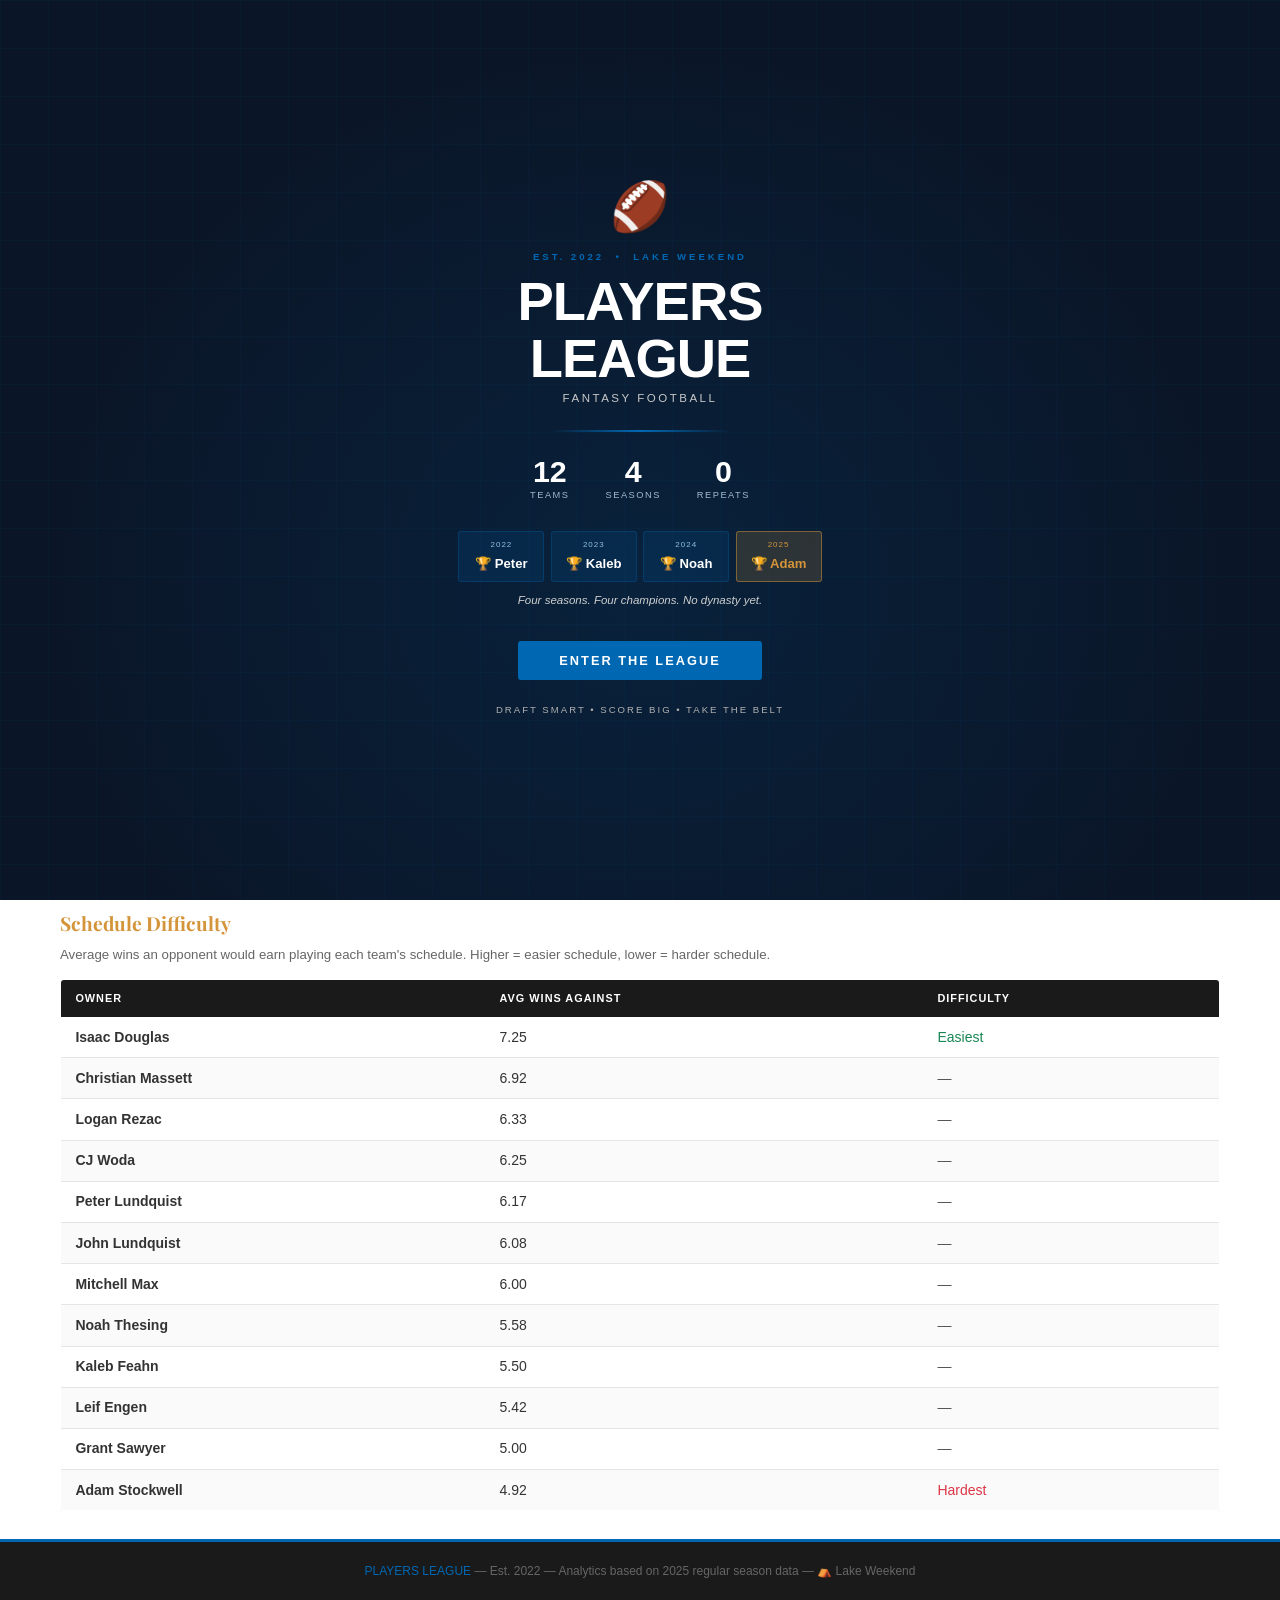
==== analytics.html @ 0869b555 "Players League site — initial deploy (incl. Players Weekend page)" ====
<!DOCTYPE html>
<html lang="en">
<head>
  <meta charset="UTF-8">
  <meta name="viewport" content="width=device-width, initial-scale=1.0">
  <title>Analytics — Players League</title>
  <link rel="preconnect" href="https://fonts.googleapis.com">
  <link rel="preconnect" href="https://fonts.gstatic.com" crossorigin>
  <link href="https://fonts.googleapis.com/css2?family=Playfair+Display:wght@400;600;700;800&family=Inter:wght@300;400;500;600;700&display=swap" rel="stylesheet">
  <link rel="stylesheet" href="css/style.css">
</head>
<body>

  <!-- Navigation -->
  <nav class="nav">
    <div class="nav-inner">
      <a href="index.html" class="nav-logo">PLAYERS LEAGUE<span class="sub">Fantasy Football · Est. 2022</span></a>
      <div class="nav-toggle"><span></span><span></span><span></span></div>
      <div class="nav-links">
        <a href="index.html">Home</a>
        <a href="teams.html">Teams</a>
        <a href="weekend.html">Weekend</a>
        <a href="awards.html">Awards</a>
        <a href="history.html">History</a>
        <a href="analytics.html" class="active">Analytics</a>
      </div>
    </div>
  </nav>

  <!-- Page Header -->
  <section class="page-header">
    <h1><span class="gold">ANALYTICS</span></h1>
    <p>Points For &bull; Points Against &bull; Expected Wins &bull; Season Summary</p>
  </section>

  <!-- Tab Switcher -->
  <section class="section" style="padding-bottom:0.5rem;">
    <div class="tab-switcher">
      <button class="tab-btn active" onclick="switchTab('xwins', this)">📊 Expected Wins</button>
      <button class="tab-btn" onclick="switchTab('pf', this)">🏈 Points For</button>
      <button class="tab-btn" onclick="switchTab('pa', this)">🛡️ Points Against</button>
      <button class="tab-btn" onclick="switchTab('summary', this)">📈 Season Summary</button>
      <button class="tab-btn" onclick="switchTab('alltime', this)">🏆 All-Time Records</button>
      <button class="tab-btn" onclick="switchTab('recaps', this)">📖 Season Recaps</button>
      <button class="tab-btn" onclick="switchTab('divcomp', this)">⚔️ Division War</button>
    </div>
  </section>

  <!-- ============================================================
       TAB 1 — Expected Wins
       ============================================================ -->
  <section id="tab-xwins" class="section analytics-section active">
    <h2 class="section-title">📊 Expected Wins Analysis</h2>
    <div class="gold-line"></div>
    <p class="section-sub">How many wins would each team have if they played every other team's schedule? Positive discrepancy = lucky. Negative = unlucky. Based on 2025 regular season (Weeks 1–12).</p>

    <div style="overflow-x:auto;">
      <table class="data-table">
        <thead>
          <tr>
            <th>#</th>
            <th>Owner</th>
            <th>Expected W</th>
            <th>Actual W</th>
            <th>Luck</th>
          </tr>
        </thead>
        <tbody>
          <tr>
            <td><span class="rank-num">1</span></td>
            <td style="font-weight:600;color:var(--cream);">CJ Woda</td>
            <td>3.1</td><td>5</td>
            <td><span class="pill-luck pos">+1.9 🍀</span></td>
          </tr>
          <tr>
            <td><span class="rank-num">2</span></td>
            <td style="font-weight:600;color:var(--cream);">Christian Massett</td>
            <td>5.5</td><td>7</td>
            <td><span class="pill-luck pos">+1.5 🍀</span></td>
          </tr>
          <tr>
            <td><span class="rank-num">3</span></td>
            <td style="font-weight:600;color:var(--cream);">John Lundquist</td>
            <td>7.9</td><td>9</td>
            <td><span class="pill-luck pos">+1.1 🍀</span></td>
          </tr>
          <tr>
            <td><span class="rank-num">4</span></td>
            <td style="font-weight:600;color:var(--cream);">Mitchell Max</td>
            <td>5.2</td><td>6</td>
            <td><span class="pill-luck pos">+0.8</span></td>
          </tr>
          <tr>
            <td><span class="rank-num">5</span></td>
            <td style="font-weight:600;color:var(--cream);">Isaac Douglas</td>
            <td>4.6</td><td>5</td>
            <td><span class="pill-luck pos">+0.4</span></td>
          </tr>
          <tr>
            <td><span class="rank-num">6</span></td>
            <td style="font-weight:600;color:var(--cream);">Logan Rezac</td>
            <td>4.0</td><td>4</td>
            <td><span class="pill-luck neu">0.0</span></td>
          </tr>
          <tr>
            <td><span class="rank-num">7</span></td>
            <td style="font-weight:600;color:var(--cream);">Kaleb Feahn</td>
            <td>6.3</td><td>6</td>
            <td><span class="pill-luck neg">-0.3</span></td>
          </tr>
          <tr>
            <td><span class="rank-num">8</span></td>
            <td style="font-weight:600;color:var(--cream);">Adam Stockwell</td>
            <td>8.3</td><td>8</td>
            <td><span class="pill-luck neg">-0.3</span></td>
          </tr>
          <tr>
            <td><span class="rank-num">9</span></td>
            <td style="font-weight:600;color:var(--cream);">Peter Lundquist</td>
            <td>7.4</td><td>7</td>
            <td><span class="pill-luck neg">-0.4</span></td>
          </tr>
          <tr>
            <td><span class="rank-num">10</span></td>
            <td style="font-weight:600;color:var(--cream);">Noah Thesing</td>
            <td>7.0</td><td>6</td>
            <td><span class="pill-luck neg">-1.0 💀</span></td>
          </tr>
          <tr>
            <td><span class="rank-num">11</span></td>
            <td style="font-weight:600;color:var(--cream);">Leif Engen</td>
            <td>6.4</td><td>5</td>
            <td><span class="pill-luck neg">-1.4 💀</span></td>
          </tr>
          <tr>
            <td><span class="rank-num">12</span></td>
            <td style="font-weight:600;color:var(--cream);">Grant Sawyer</td>
            <td>5.7</td><td>4</td>
            <td><span class="pill-luck neg">-1.7 💀</span></td>
          </tr>
        </tbody>
      </table>
    </div>

    <!-- Schedule Difficulty -->
    <div style="margin-top:2.5rem;">
      <h3 style="font-family:'Playfair Display',Georgia,serif;color:var(--amber);font-size:1.2rem;margin-bottom:0.5rem;">Schedule Difficulty</h3>
      <p class="section-sub">Average wins an opponent would earn playing each team's schedule. Higher = easier schedule, lower = harder schedule.</p>
      <div style="overflow-x:auto;">
        <table class="data-table">
          <thead>
            <tr>
              <th>Owner</th>
              <th>Avg Wins Against</th>
              <th>Difficulty</th>
            </tr>
          </thead>
          <tbody>
            <tr><td style="font-weight:600;color:var(--cream);">Isaac Douglas</td><td>7.25</td><td style="color:var(--green);">Easiest</td></tr>
            <tr><td style="font-weight:600;color:var(--cream);">Christian Massett</td><td>6.92</td><td style="color:var(--text-body);">—</td></tr>
            <tr><td style="font-weight:600;color:var(--cream);">Logan Rezac</td><td>6.33</td><td style="color:var(--text-body);">—</td></tr>
            <tr><td style="font-weight:600;color:var(--cream);">CJ Woda</td><td>6.25</td><td style="color:var(--text-body);">—</td></tr>
            <tr><td style="font-weight:600;color:var(--cream);">Peter Lundquist</td><td>6.17</td><td style="color:var(--text-body);">—</td></tr>
            <tr><td style="font-weight:600;color:var(--cream);">John Lundquist</td><td>6.08</td><td style="color:var(--text-body);">—</td></tr>
            <tr><td style="font-weight:600;color:var(--cream);">Mitchell Max</td><td>6.00</td><td style="color:var(--text-body);">—</td></tr>
            <tr><td style="font-weight:600;color:var(--cream);">Noah Thesing</td><td>5.58</td><td style="color:var(--text-body);">—</td></tr>
            <tr><td style="font-weight:600;color:var(--cream);">Kaleb Feahn</td><td>5.50</td><td style="color:var(--text-body);">—</td></tr>
            <tr><td style="font-weight:600;color:var(--cream);">Leif Engen</td><td>5.42</td><td style="color:var(--text-body);">—</td></tr>
            <tr><td style="font-weight:600;color:var(--cream);">Grant Sawyer</td><td>5.00</td><td style="color:var(--text-body);">—</td></tr>
            <tr><td style="font-weight:600;color:var(--cream);">Adam Stockwell</td><td>4.92</td><td style="color:var(--red);">Hardest</td></tr>
          </tbody>
        </table>
      </div>
    </div>
  </section>

  <!-- ============================================================
       TAB 2 — Points For
       ============================================================ -->
  <section id="tab-pf" class="section analytics-section">
    <h2 class="section-title">🏈 Points For — Week by Week (2025)</h2>
    <div class="gold-line"></div>
    <p class="section-sub">Weekly scoring output through the first 12 weeks of the 2025 season. Green = top score that week. Red = bottom score.</p>
    <div style="overflow-x:auto;">
      <table class="data-table" style="font-size:0.82rem;min-width:900px;">
        <thead>
          <tr>
            <th>Wk</th>
            <th>Grant</th>
            <th>CJ</th>
            <th>Peter</th>
            <th>Adam</th>
            <th>Doug</th>
            <th>Logan</th>
            <th>Mitch</th>
            <th>John</th>
            <th>Christian</th>
            <th>Noah</th>
            <th>Kaleb</th>
            <th>Leif</th>
          </tr>
        </thead>
        <tbody>
          <tr><td style="color:var(--amber);font-weight:700;">1</td><td>106.3</td><td>116.5</td><td>85.7</td><td>127.5</td><td>94.6</td><td>103.6</td><td>92.5</td><td>106.1</td><td>93.2</td><td>103.7</td><td class="pf-high">128.3</td><td>140.5</td></tr>
          <tr><td style="color:var(--amber);font-weight:700;">2</td><td>129.9</td><td>81.1</td><td>133.8</td><td>121.6</td><td>137.5</td><td>107.7</td><td>125.9</td><td class="pf-high">149.5</td><td>103.2</td><td>118.4</td><td>104.0</td><td>94.8</td></tr>
          <tr><td style="color:var(--amber);font-weight:700;">3</td><td>119.0</td><td>91.7</td><td>141.9</td><td>130.2</td><td class="pf-low">77.8</td><td>135.8</td><td>108.1</td><td>127.8</td><td>97.2</td><td class="pf-high">140.5</td><td>113.0</td><td>110.4</td></tr>
          <tr><td style="color:var(--amber);font-weight:700;">4</td><td>96.3</td><td class="pf-low">74.7</td><td class="pf-high">165.2</td><td>136.7</td><td>144.2</td><td>153.2</td><td>118.0</td><td>108.3</td><td>108.3</td><td>113.2</td><td>114.3</td><td>100.3</td></tr>
          <tr><td style="color:var(--amber);font-weight:700;">5</td><td>121.3</td><td>91.6</td><td>128.9</td><td class="pf-low">73.3</td><td>109.3</td><td>99.3</td><td>133.8</td><td class="pf-high">169.3</td><td>153.0</td><td>129.4</td><td>104.7</td><td>117.8</td></tr>
          <tr><td style="color:var(--amber);font-weight:700;">6</td><td>98.8</td><td>83.1</td><td>150.8</td><td>118.7</td><td>100.8</td><td class="pf-low">79.5</td><td>86.1</td><td class="pf-high">140.7</td><td>111.2</td><td>107.5</td><td>96.3</td><td>145.1</td></tr>
          <tr><td style="color:var(--amber);font-weight:700;">7</td><td>113.2</td><td>118.6</td><td>137.0</td><td class="pf-high">170.7</td><td>102.6</td><td class="pf-low">77.0</td><td>120.1</td><td>151.6</td><td>118.1</td><td>161.5</td><td>119.8</td><td>112.5</td></tr>
          <tr><td style="color:var(--amber);font-weight:700;">8</td><td class="pf-low">72.5</td><td>106.3</td><td>125.5</td><td>106.9</td><td>143.5</td><td>136.7</td><td>92.0</td><td>116.7</td><td>147.6</td><td>131.2</td><td class="pf-low">59.8</td><td class="pf-high">141.2</td></tr>
          <tr><td style="color:var(--amber);font-weight:700;">9</td><td>135.7</td><td>107.8</td><td>93.5</td><td>133.3</td><td>104.0</td><td class="pf-low">75.9</td><td>122.8</td><td>133.7</td><td>116.5</td><td class="pf-high">138.7</td><td>142.7</td><td>112.1</td></tr>
          <tr><td style="color:var(--amber);font-weight:700;">10</td><td>125.9</td><td>92.5</td><td>101.2</td><td class="pf-high">154.0</td><td class="pf-low">88.5</td><td>84.2</td><td>113.1</td><td>153.4</td><td>134.2</td><td>123.6</td><td>124.1</td><td>129.0</td></tr>
          <tr><td style="color:var(--amber);font-weight:700;">11</td><td>122.1</td><td>113.8</td><td>102.4</td><td class="pf-high">143.7</td><td>103.3</td><td>102.6</td><td class="pf-low">59.1</td><td>96.3</td><td>92.2</td><td>97.3</td><td>156.6</td><td>111.8</td></tr>
          <tr><td style="color:var(--amber);font-weight:700;">12</td><td>103.0</td><td>87.4</td><td class="pf-high">181.5</td><td>169.8</td><td class="pf-low">65.8</td><td>92.6</td><td>129.3</td><td>121.2</td><td>96.3</td><td>108.2</td><td>125.6</td><td>130.9</td></tr>
        </tbody>
        <tfoot>
          <tr>
            <td style="color:var(--amber);font-weight:700;">TOT</td>
            <td>1343.8</td><td>1165.0</td><td>1547.5</td>
            <td style="color:var(--amber);font-weight:700;">1586.5</td>
            <td>1272.1</td><td>1248.3</td><td>1300.9</td><td>1574.6</td><td>1371.1</td><td>1473.0</td><td>1389.2</td><td>1446.4</td>
          </tr>
          <tr>
            <td style="color:var(--amber);font-weight:700;">AVG</td>
            <td>112.0</td><td>97.1</td><td>129.0</td>
            <td style="color:var(--amber);font-weight:700;">132.2</td>
            <td>106.0</td><td>104.0</td><td>108.4</td><td>131.2</td><td>114.3</td><td>122.8</td><td>115.8</td><td>120.5</td>
          </tr>
        </tfoot>
      </table>
    </div>
    <p style="color:var(--gray-text);font-size:0.75rem;margin-top:1rem;font-style:italic;">Note: Wk 1–12 data shown. Full season totals differ slightly from final standings which include playoff weeks.</p>
  </section>

  <!-- ============================================================
       TAB 3 — Points Against
       ============================================================ -->
  <section id="tab-pa" class="section analytics-section">
    <h2 class="section-title">🛡️ Points Against — Week by Week (2025)</h2>
    <div class="gold-line"></div>
    <p class="section-sub">Points scored against each team by week. Lower total = easier schedule. Higher = tougher draw.</p>
    <div style="overflow-x:auto;">
      <table class="data-table" style="font-size:0.82rem;min-width:900px;">
        <thead>
          <tr>
            <th>Wk</th>
            <th>Grant</th>
            <th>CJ</th>
            <th>Peter</th>
            <th>Adam</th>
            <th>Doug</th>
            <th>Logan</th>
            <th>Mitch</th>
            <th>John</th>
            <th>Christian</th>
            <th>Noah</th>
            <th>Kaleb</th>
            <th>Leif</th>
          </tr>
        </thead>
        <tbody>
          <tr><td style="color:var(--amber);font-weight:700;">1</td><td>116.5</td><td>106.3</td><td>93.2</td><td>103.6</td><td>128.3</td><td>127.5</td><td>140.5</td><td>103.7</td><td>85.7</td><td>106.1</td><td>94.6</td><td>92.5</td></tr>
          <tr><td style="color:var(--amber);font-weight:700;">2</td><td>149.5</td><td>104.0</td><td>125.9</td><td>103.2</td><td>118.4</td><td>94.8</td><td>133.8</td><td>129.9</td><td>121.6</td><td>137.5</td><td>81.1</td><td>107.7</td></tr>
          <tr><td style="color:var(--amber);font-weight:700;">3</td><td>140.5</td><td>77.8</td><td>135.8</td><td>110.4</td><td>91.7</td><td>141.9</td><td>97.2</td><td>113.0</td><td>108.1</td><td>119.0</td><td>127.8</td><td>130.2</td></tr>
          <tr><td style="color:var(--amber);font-weight:700;">4</td><td>114.3</td><td>113.2</td><td>100.3</td><td>118.0</td><td>108.3</td><td>108.3</td><td>136.7</td><td>144.2</td><td>153.2</td><td>74.7</td><td>96.3</td><td>165.2</td></tr>
          <tr><td style="color:var(--amber);font-weight:700;">5</td><td>109.3</td><td>169.3</td><td>73.3</td><td>128.9</td><td>121.3</td><td>133.8</td><td>99.3</td><td>91.6</td><td>117.8</td><td>104.7</td><td>129.4</td><td>153.0</td></tr>
          <tr><td style="color:var(--amber);font-weight:700;">6</td><td>145.1</td><td>86.1</td><td>96.3</td><td>107.5</td><td>111.2</td><td>140.7</td><td>83.1</td><td>79.5</td><td>100.8</td><td>118.7</td><td>150.8</td><td>98.8</td></tr>
          <tr><td style="color:var(--amber);font-weight:700;">7</td><td>118.1</td><td>112.5</td><td>161.5</td><td>151.6</td><td>77.0</td><td>102.6</td><td>119.8</td><td>170.7</td><td>113.2</td><td>137.0</td><td>120.1</td><td>118.6</td></tr>
          <tr><td style="color:var(--amber);font-weight:700;">8</td><td>136.7</td><td>147.6</td><td>116.7</td><td>143.5</td><td>106.9</td><td>72.5</td><td>131.2</td><td>125.5</td><td>106.3</td><td>92.0</td><td>141.2</td><td>59.8</td></tr>
          <tr><td style="color:var(--amber);font-weight:700;">9</td><td>133.3</td><td>75.9</td><td>104.0</td><td>135.7</td><td>93.5</td><td>107.8</td><td>133.7</td><td>122.8</td><td>142.7</td><td>112.1</td><td>116.5</td><td>138.7</td></tr>
          <tr><td style="color:var(--amber);font-weight:700;">10</td><td>101.2</td><td>154.0</td><td>125.9</td><td>92.5</td><td>113.1</td><td>124.1</td><td>88.5</td><td>129.0</td><td>123.6</td><td>134.2</td><td>84.2</td><td>153.4</td></tr>
          <tr><td style="color:var(--amber);font-weight:700;">11</td><td>59.1</td><td>102.4</td><td>113.8</td><td>156.6</td><td>111.8</td><td>97.3</td><td>122.1</td><td>92.2</td><td>96.3</td><td>102.6</td><td>143.7</td><td>103.3</td></tr>
          <tr><td style="color:var(--amber);font-weight:700;">12</td><td>130.9</td><td>129.3</td><td>125.6</td><td>108.2</td><td>96.3</td><td>121.2</td><td>87.4</td><td>92.6</td><td>65.8</td><td>169.8</td><td>181.5</td><td>103.0</td></tr>
        </tbody>
        <tfoot>
          <tr>
            <td style="color:var(--amber);font-weight:700;">TOT</td>
            <td>1454.6</td><td>1378.5</td>
            <td style="color:var(--green);font-weight:700;">1372.4</td>
            <td style="color:var(--red);font-weight:700;">1459.6</td>
            <td style="color:var(--green);font-weight:700;">1277.9</td>
            <td>1372.4</td><td>1373.2</td><td>1394.8</td>
            <td style="color:var(--green);font-weight:700;">1335.2</td>
            <td>1408.5</td>
            <td style="color:var(--red);font-weight:700;">1467.3</td>
            <td>1424.0</td>
          </tr>
        </tfoot>
      </table>
    </div>
    <div style="display:flex;gap:1.5rem;margin-top:1rem;flex-wrap:wrap;">
      <div style="display:flex;align-items:center;gap:0.5rem;font-size:0.8rem;"><span style="color:var(--green);font-weight:700;">Green</span><span style="color:var(--gray-text);">= fewest points allowed (easiest schedule)</span></div>
      <div style="display:flex;align-items:center;gap:0.5rem;font-size:0.8rem;"><span style="color:var(--red);font-weight:700;">Red</span><span style="color:var(--gray-text);">= most points allowed (hardest schedule)</span></div>
    </div>
  </section>

  <!-- ============================================================
       TAB 4 — Season Summary
       ============================================================ -->
  <section id="tab-summary" class="section analytics-section">
    <h2 class="section-title">📈 2025 Season Summary</h2>
    <div class="gold-line"></div>
    <p class="section-sub">The stories the standings don't tell. Based on Weeks 1–12 data.</p>

    <div class="card-grid">

      <div class="summary-card">
        <h3>👑 Top Scorer</h3>
        <p><strong style="color:var(--cream);">Adam Stockwell</strong> — 1,586.5 PF through 12 weeks (132.2 avg/week). Led the league in scoring and won the title. Rare.</p>
      </div>

      <div class="summary-card">
        <h3>🔥 Best Single Week</h3>
        <p><strong style="color:var(--cream);">Peter Lundquist</strong> — 181.5 pts in Week 12. An enormous output. Still couldn't crack the top 4 final standing.</p>
      </div>

      <div class="summary-card">
        <h3>🍀 Luckiest Team</h3>
        <p><strong style="color:var(--cream);">CJ Woda</strong> — 5 actual wins on just 3.1 expected. Benefited massively from schedule luck. Positive variance: +1.9.</p>
      </div>

      <div class="summary-card">
        <h3>💀 Unluckiest Team</h3>
        <p><strong style="color:var(--cream);">Grant Sawyer</strong> — Only 4 wins on 5.7 expected. Played the 2nd-hardest schedule. Could have easily been 7-5.</p>
      </div>

      <div class="summary-card">
        <h3>📉 Lowest Single Week</h3>
        <p><strong style="color:var(--cream);">Kaleb Feahn</strong> — 59.8 pts in Week 8. The floor of the season. Painful.</p>
      </div>

      <div class="summary-card">
        <h3>🎯 Most Consistent</h3>
        <p><strong style="color:var(--cream);">CJ Woda</strong> — Lowest scoring variance in the league (14.9 std dev). The most predictable weekly output.</p>
      </div>

      <div class="summary-card">
        <h3>💪 Hardest Schedule</h3>
        <p><strong style="color:var(--cream);">Adam Stockwell</strong> — Faced the toughest slate (4.92 avg wins against). Won anyway. That's what separates champions.</p>
      </div>

      <div class="summary-card">
        <h3>😴 Easiest Schedule</h3>
        <p><strong style="color:var(--cream);">Isaac Douglas</strong> — Opponents averaged 7.25 wins against his schedule. The most favorable draw in the league.</p>
      </div>

      <div class="summary-card">
        <h3>🎢 Biggest Swings</h3>
        <p><strong style="color:var(--cream);">Multiple teams</strong> — Adam's Week 7 high (170.7) vs Week 5 low (73.3) is a 97-point swing. Fantasy in a nutshell.</p>
      </div>

    </div>

    <!-- Champion Call-Out -->
    <div style="background:linear-gradient(135deg,var(--navy-mid),var(--navy));border:2px solid var(--amber);border-radius:16px;padding:2rem;text-align:center;margin-top:2.5rem;position:relative;overflow:hidden;">
      <div style="position:absolute;inset:0;background:radial-gradient(ellipse at center,rgba(232,168,56,0.05) 0%,transparent 70%);pointer-events:none;"></div>
      <div style="position:relative;z-index:1;">
        <div style="font-size:0.7rem;color:var(--amber);letter-spacing:3px;text-transform:uppercase;margin-bottom:0.75rem;font-family:'Inter',sans-serif;">The Verdict</div>
        <h3 style="font-family:'Playfair Display',Georgia,serif;font-size:1.5rem;font-weight:700;color:var(--cream);margin-bottom:0.5rem;">Adam Stockwell Earned It</h3>
        <p style="color:var(--text-body);max-width:600px;margin:0 auto;">Led the league in scoring, faced the hardest schedule, finished 10-4. While CJ Woda (+1.9 luck) and others rode favorable draws, Adam's title was built on production. No asterisk needed.</p>
      </div>
    </div>

  </section>

  <!-- ============================================================
       TAB 5 — All-Time Records
       ============================================================ -->
  <section id="tab-alltime" class="section analytics-section">
    <h2 class="section-title">🏆 All-Time Records & Rankings</h2>
    <p style="color:var(--text-muted);font-size:0.9rem;margin-bottom:2rem;">Career stats across all 4 seasons (2022-2025). Luck estimates based on season totals.</p>

    <!-- All-Time Standings -->
    <h3 style="font-size:1.1rem;font-weight:700;margin-bottom:0.75rem;">Career Standings</h3>
    <div style="overflow-x:auto;margin-bottom:2rem;">
    <table class="data-table">
      <thead><tr><th>#</th><th>Owner</th><th>W</th><th>L</th><th>Win%</th><th>Career PF</th></tr></thead>
      <tbody id="alltime-standings"></tbody>
    </table>
    </div>

    <!-- Best Single Week -->
    <h3 style="font-size:1.1rem;font-weight:700;margin-bottom:0.75rem;">🔥 Best Single Week Scores</h3>
    <div style="overflow-x:auto;margin-bottom:2rem;">
    <table class="data-table">
      <thead><tr><th>#</th><th>Owner</th><th>Score</th><th>When</th></tr></thead>
      <tbody id="alltime-bestweek"></tbody>
    </table>
    </div>

    <!-- Champions -->
    <h3 style="font-size:1.1rem;font-weight:700;margin-bottom:0.75rem;">🏆 Season Champions</h3>
    <div style="overflow-x:auto;margin-bottom:2rem;">
    <table class="data-table">
      <thead><tr><th>Year</th><th>Champion</th></tr></thead>
      <tbody>
        <tr><td style="font-weight:700;">2025</td><td>Adam Stockwell</td></tr>
        <tr><td style="font-weight:700;">2024</td><td>Noah Thesing</td></tr>
        <tr><td style="font-weight:700;">2023</td><td>Kaleb Feahn</td></tr>
        <tr><td style="font-weight:700;">2022</td><td>Peter Lundquist</td></tr>
      </tbody>
    </table>
    </div>

    <!-- All-Time Luck Estimate -->
    <h3 style="font-size:1.1rem;font-weight:700;margin-bottom:0.75rem;">🍀 All-Time Luck Rankings</h3>
    <p style="color:var(--text-muted);font-size:0.8rem;margin-bottom:0.75rem;">Teams ranked by PF vs actual wins. If you score a lot but don't win as much, you're unlucky. Positive = lucky, negative = unlucky.</p>
    <div style="overflow-x:auto;margin-bottom:2rem;">
    <table class="data-table">
      <thead><tr><th>#</th><th>Owner</th><th>W</th><th>PF Rank</th><th>Win Rank</th><th>Luck</th></tr></thead>
      <tbody id="alltime-luck"></tbody>
    </table>
    </div>

  </section>

  <!-- ============================================================
       TAB 6 — Season Recaps
       ============================================================ -->
  <section id="tab-recaps" class="section analytics-section">
    <h2 class="section-title">📖 Season Recaps</h2>
    <div class="gold-line"></div>
    <p class="section-sub">Four seasons. Four champions. Here's how it went down.</p>

    <div style="display:grid;grid-template-columns:1fr;gap:1.5rem;max-width:800px;margin:2rem auto 0;">

      <!-- 2022 -->
      <div style="background:#fff;border:1px solid #e5e5e5;border-left:5px solid #d4943a;border-radius:8px;padding:1.75rem 2rem;box-shadow:0 2px 8px rgba(0,0,0,0.06);">
        <div style="display:flex;align-items:center;gap:1rem;margin-bottom:1rem;flex-wrap:wrap;">
          <span style="background:#d4943a;color:#fff;padding:0.35rem 1rem;border-radius:4px;font-weight:800;font-size:1rem;letter-spacing:1px;">2022</span>
          <span style="font-weight:700;color:#333;font-size:1rem;">🏆 Peter Lundquist — CHAMPION</span>
        </div>
        <p style="color:#555;line-height:1.75;font-size:0.95rem;">Peter Lundquist's legendary 13-1 season ended exactly how it should have — with a championship. He posted the all-time single-week record (265.9) in the semifinal and cruised to the title. In a 4-team playoff, nobody could touch the inaugural champion.</p>
      </div>

      <!-- 2023 -->
      <div style="background:#fff;border:1px solid #e5e5e5;border-left:5px solid #d4943a;border-radius:8px;padding:1.75rem 2rem;box-shadow:0 2px 8px rgba(0,0,0,0.06);">
        <div style="display:flex;align-items:center;gap:1rem;margin-bottom:1rem;flex-wrap:wrap;">
          <span style="background:#d4943a;color:#fff;padding:0.35rem 1rem;border-radius:4px;font-weight:800;font-size:1rem;letter-spacing:1px;">2023</span>
          <span style="font-weight:700;color:#333;font-size:1rem;">🏆 Kaleb Feahn — CHAMPION</span>
        </div>
        <p style="color:#555;line-height:1.75;font-size:0.95rem;">Kaleb Feahn pulled off the ultimate Cinderella story — entering the playoffs as the 5 seed and winning three straight games to claim the title. Logan Rezac held the #1 seed all season but couldn't convert when it mattered. The first upset champion in league history.</p>
      </div>

      <!-- 2024 -->
      <div style="background:#fff;border:1px solid #e5e5e5;border-left:5px solid #d4943a;border-radius:8px;padding:1.75rem 2rem;box-shadow:0 2px 8px rgba(0,0,0,0.06);">
        <div style="display:flex;align-items:center;gap:1rem;margin-bottom:1rem;flex-wrap:wrap;">
          <span style="background:#d4943a;color:#fff;padding:0.35rem 1rem;border-radius:4px;font-weight:800;font-size:1rem;letter-spacing:1px;">2024</span>
          <span style="font-weight:700;color:#333;font-size:1rem;">🏆 Noah Thesing — CHAMPION</span>
        </div>
        <p style="color:#555;line-height:1.75;font-size:0.95rem;">Noah Thesing became the second consecutive upset champion, winning from the 7 seed with three dominant playoff performances including a 170.7 semifinal explosion. Logan held the #1 seed for the second straight year and lost in the first round — again. The #1 seed curse was officially born.</p>
      </div>

      <!-- 2025 -->
      <div style="background:#fff;border:1px solid #e5e5e5;border-left:5px solid #d4943a;border-radius:8px;padding:1.75rem 2rem;box-shadow:0 2px 8px rgba(0,0,0,0.06);">
        <div style="display:flex;align-items:center;gap:1rem;margin-bottom:1rem;flex-wrap:wrap;">
          <span style="background:#d4943a;color:#fff;padding:0.35rem 1rem;border-radius:4px;font-weight:800;font-size:1rem;letter-spacing:1px;">2025</span>
          <span style="font-weight:700;color:#333;font-size:1rem;">🏆 Adam Stockwell — CHAMPION</span>
        </div>
        <p style="color:#555;line-height:1.75;font-size:0.95rem;">Adam Stockwell broke the #1 seed curse, entering as the top seed and finishing the job with a dominant 150.3 championship performance over Mitchell Max. Meanwhile, Logan Rezac hit rock bottom at 4-10, earning the last-place punishment: wearing a dress to golf.</p>
      </div>

    </div>
  </section>

  <!-- ============================================================
       TAB 7 — Division Comparison
       ============================================================ -->
  <section id="tab-divcomp" class="section analytics-section">
    <style>
      .divcomp-grid { display:grid; grid-template-columns:1fr 160px 1fr; }
      .divcomp-stat-val { font-size:1.25rem; font-weight:800; color:#333; }
      .divcomp-cat { font-size:0.72rem; font-weight:700; color:#666; text-transform:uppercase; letter-spacing:1px; }
      .divcomp-edge { background:#0068b3; color:#fff; font-size:0.6rem; padding:0.15rem 0.45rem; border-radius:3px; font-weight:700; vertical-align:middle; margin-left:4px; }
      .divcomp-edge-green { background:#198754; }
      @media(max-width:600px) {
        .divcomp-grid { grid-template-columns:1fr 80px 1fr; }
        .divcomp-stat-val { font-size:1rem; }
        .divcomp-cat { font-size:0.62rem; letter-spacing:0; }
        .div-breakdown { grid-template-columns:1fr !important; }
      }
    </style>
    <h2 class="section-title">⚔️ Division War: East vs West</h2>
    <div class="gold-line"></div>
    <p class="section-sub">Four seasons of rivalry. Which division rules the Players League? Career stats through 2025.</p>

    <!-- Main matchup card -->
    <div style="max-width:900px;margin:2rem auto;border-radius:12px;overflow:hidden;box-shadow:0 4px 24px rgba(0,0,0,0.1);border:1px solid #e5e5e5;">

      <!-- Division Headers -->
      <div class="divcomp-grid">
        <div style="background:#0068b3;color:#fff;padding:2rem 1.5rem;text-align:center;">
          <div style="font-size:2.2rem;margin-bottom:0.4rem;">🌊</div>
          <div style="font-size:1.4rem;font-weight:800;letter-spacing:1px;">EAST</div>
          <div style="font-size:0.75rem;opacity:0.85;margin-top:0.3rem;line-height:1.6;">CJ · Grant · Isaac<br>John · Kaleb · Noah</div>
        </div>
        <div style="background:#1a1a1a;color:#d4943a;display:flex;align-items:center;justify-content:center;font-size:1.4rem;font-weight:900;letter-spacing:2px;">VS</div>
        <div style="background:#005292;color:#fff;padding:2rem 1.5rem;text-align:center;">
          <div style="font-size:2.2rem;margin-bottom:0.4rem;">🌵</div>
          <div style="font-size:1.4rem;font-weight:800;letter-spacing:1px;">WEST</div>
          <div style="font-size:0.75rem;opacity:0.85;margin-top:0.3rem;line-height:1.6;">Peter · Adam · Christian<br>Mitchell · Leif · Logan</div>
        </div>
      </div>

      <!-- Stat rows -->
      <div style="background:#fff;">

        <!-- Career W-L -->
        <div class="divcomp-grid" style="border-bottom:1px solid #e5e5e5;">
          <div style="padding:1.25rem;text-align:center;background:#f0f7ff;"><span class="divcomp-stat-val">166–170</span></div>
          <div style="padding:1.25rem;text-align:center;background:#f5f5f5;display:flex;align-items:center;justify-content:center;"><span class="divcomp-cat">Career W-L</span></div>
          <div style="padding:1.25rem;text-align:center;background:#e8f0f8;"><span class="divcomp-stat-val">170–166</span><span class="divcomp-edge">EDGE</span></div>
        </div>

        <!-- Career PF -->
        <div class="divcomp-grid" style="border-bottom:1px solid #e5e5e5;">
          <div style="padding:1.25rem;text-align:center;background:#fafafa;"><span class="divcomp-stat-val">38,165</span></div>
          <div style="padding:1.25rem;text-align:center;background:#f5f5f5;display:flex;align-items:center;justify-content:center;"><span class="divcomp-cat">Career PF</span></div>
          <div style="padding:1.25rem;text-align:center;background:#fafafa;"><span class="divcomp-stat-val">39,467</span><span class="divcomp-edge">EDGE</span></div>
        </div>

        <!-- Championships -->
        <div class="divcomp-grid" style="border-bottom:1px solid #e5e5e5;">
          <div style="padding:1.25rem;text-align:center;background:#fff8ee;">
            <span class="divcomp-stat-val">🏆 2</span>
            <div style="font-size:0.72rem;color:#888;margin-top:0.3rem;">Kaleb '23 · Noah '24</div>
          </div>
          <div style="padding:1.25rem;text-align:center;background:#f5f5f5;display:flex;align-items:center;justify-content:center;"><span class="divcomp-cat">Championships</span></div>
          <div style="padding:1.25rem;text-align:center;background:#fff8ee;">
            <span class="divcomp-stat-val">🏆 2</span>
            <div style="font-size:0.72rem;color:#888;margin-top:0.3rem;">Peter '22 · Adam '25</div>
          </div>
        </div>

        <!-- #1 Seeds -->
        <div class="divcomp-grid" style="border-bottom:1px solid #e5e5e5;">
          <div style="padding:1.25rem;text-align:center;background:#fafafa;">
            <span class="divcomp-stat-val" style="color:#dc3545;">0</span>
            <div style="font-size:0.72rem;color:#888;margin-top:0.3rem;">The curse doesn't apply if you never get there</div>
          </div>
          <div style="padding:1.25rem;text-align:center;background:#f5f5f5;display:flex;align-items:center;justify-content:center;"><span class="divcomp-cat">#1 Seeds</span></div>
          <div style="padding:1.25rem;text-align:center;background:#fafafa;">
            <span class="divcomp-stat-val">4</span><span class="divcomp-edge">EDGE</span>
            <div style="font-size:0.72rem;color:#888;margin-top:0.3rem;">Peter '22 · Logan '23 '24 · Adam '25</div>
          </div>
        </div>

        <!-- Playoff Wins -->
        <div class="divcomp-grid" style="border-bottom:1px solid #e5e5e5;">
          <div style="padding:1.25rem;text-align:center;background:#edf7f2;">
            <span class="divcomp-stat-val">12</span><span class="divcomp-edge divcomp-edge-green">EDGE</span>
          </div>
          <div style="padding:1.25rem;text-align:center;background:#f5f5f5;display:flex;align-items:center;justify-content:center;"><span class="divcomp-cat">Playoff Wins</span></div>
          <div style="padding:1.25rem;text-align:center;background:#fafafa;"><span class="divcomp-stat-val">11</span></div>
        </div>

        <!-- Verdict -->
        <div style="background:linear-gradient(135deg,#0068b3,#005292);color:#fff;padding:2rem;text-align:center;">
          <div style="font-size:0.65rem;letter-spacing:3px;text-transform:uppercase;opacity:0.8;margin-bottom:0.5rem;">THE VERDICT</div>
          <div style="font-size:1.15rem;font-weight:800;margin-bottom:0.6rem;">🤝 Dead Even — This Rivalry Isn't Over</div>
          <div style="font-size:0.88rem;opacity:0.92;max-width:600px;margin:0 auto;line-height:1.65;">West leads in regular season wins and scoring. East leads in playoff wins and clutch moments. Two championships each. The #1 seed curse haunts the West. It's not about division — it's about who shows up in December.</div>
        </div>

      </div>
    </div>

    <!-- Individual division breakdowns -->
    <div class="div-breakdown" style="display:grid;grid-template-columns:1fr 1fr;gap:1.5rem;max-width:900px;margin:2rem auto 0;">
      <!-- East -->
      <div style="background:#f0f7ff;border:2px solid #0068b3;border-radius:8px;padding:1.5rem;">
        <h3 style="color:#0068b3;font-weight:800;margin-bottom:1rem;font-size:1rem;">🌊 East Division</h3>
        <table style="width:100%;font-size:0.85rem;border-collapse:collapse;">
          <tr><td style="padding:0.4rem 0;border-bottom:1px solid rgba(0,104,179,0.12);">CJ Woda</td><td style="text-align:right;color:#555;font-weight:600;padding:0.4rem 0;border-bottom:1px solid rgba(0,104,179,0.12);">25–31</td></tr>
          <tr><td style="padding:0.4rem 0;border-bottom:1px solid rgba(0,104,179,0.12);">Grant Sawyer</td><td style="text-align:right;color:#555;font-weight:600;padding:0.4rem 0;border-bottom:1px solid rgba(0,104,179,0.12);">24–32</td></tr>
          <tr><td style="padding:0.4rem 0;border-bottom:1px solid rgba(0,104,179,0.12);">Isaac Douglas</td><td style="text-align:right;color:#555;font-weight:600;padding:0.4rem 0;border-bottom:1px solid rgba(0,104,179,0.12);">30–26</td></tr>
          <tr><td style="padding:0.4rem 0;border-bottom:1px solid rgba(0,104,179,0.12);">John Lundquist</td><td style="text-align:right;color:#555;font-weight:600;padding:0.4rem 0;border-bottom:1px solid rgba(0,104,179,0.12);">31–25</td></tr>
          <tr><td style="padding:0.4rem 0;border-bottom:1px solid rgba(0,104,179,0.12);">Kaleb Feahn 🏆</td><td style="text-align:right;color:#555;font-weight:600;padding:0.4rem 0;border-bottom:1px solid rgba(0,104,179,0.12);">27–29</td></tr>
          <tr><td style="padding:0.4rem 0;">Noah Thesing 🏆</td><td style="text-align:right;color:#555;font-weight:600;padding:0.4rem 0;">29–27</td></tr>
        </table>
        <div style="margin-top:1rem;padding-top:0.75rem;border-top:2px solid #0068b3;font-weight:700;color:#0068b3;font-size:0.88rem;">Total: 166–170 &nbsp;·&nbsp; PF: 38,165</div>
      </div>
      <!-- West -->
      <div style="background:#e8f0f8;border:2px solid #005292;border-radius:8px;padding:1.5rem;">
        <h3 style="color:#005292;font-weight:800;margin-bottom:1rem;font-size:1rem;">🌵 West Division</h3>
        <table style="width:100%;font-size:0.85rem;border-collapse:collapse;">
          <tr><td style="padding:0.4rem 0;border-bottom:1px solid rgba(0,82,146,0.12);">Peter Lundquist 🏆</td><td style="text-align:right;color:#555;font-weight:600;padding:0.4rem 0;border-bottom:1px solid rgba(0,82,146,0.12);">32–24</td></tr>
          <tr><td style="padding:0.4rem 0;border-bottom:1px solid rgba(0,82,146,0.12);">Adam Stockwell 🏆</td><td style="text-align:right;color:#555;font-weight:600;padding:0.4rem 0;border-bottom:1px solid rgba(0,82,146,0.12);">34–22</td></tr>
          <tr><td style="padding:0.4rem 0;border-bottom:1px solid rgba(0,82,146,0.12);">Christian Massett</td><td style="text-align:right;color:#555;font-weight:600;padding:0.4rem 0;border-bottom:1px solid rgba(0,82,146,0.12);">29–27</td></tr>
          <tr><td style="padding:0.4rem 0;border-bottom:1px solid rgba(0,82,146,0.12);">Mitchell Max</td><td style="text-align:right;color:#555;font-weight:600;padding:0.4rem 0;border-bottom:1px solid rgba(0,82,146,0.12);">26–30</td></tr>
          <tr><td style="padding:0.4rem 0;border-bottom:1px solid rgba(0,82,146,0.12);">Leif Engen</td><td style="text-align:right;color:#555;font-weight:600;padding:0.4rem 0;border-bottom:1px solid rgba(0,82,146,0.12);">22–34</td></tr>
          <tr><td style="padding:0.4rem 0;">Logan Rezac 👗</td><td style="text-align:right;color:#555;font-weight:600;padding:0.4rem 0;">27–29</td></tr>
        </table>
        <div style="margin-top:1rem;padding-top:0.75rem;border-top:2px solid #005292;font-weight:700;color:#005292;font-size:0.88rem;">Total: 170–166 &nbsp;·&nbsp; PF: 39,467</div>
      </div>
    </div>
  </section>

  <!-- Footer -->
  <footer class="footer">
    <p><span class="gold">PLAYERS LEAGUE</span> &mdash; Est. 2022 &mdash; Analytics based on 2025 regular season data &mdash; ⛺ Lake Weekend</p>
  </footer>

  <script src="js/teams-data.js"></script>
  <script src="js/gate.js"></script>
  <script>
    document.querySelector('.nav-toggle')?.addEventListener('click', () => {
      document.querySelector('.nav-links').classList.toggle('open');
    });

    function switchTab(tab, btn) {
      document.querySelectorAll('.analytics-section').forEach(s => s.classList.remove('active'));
      document.querySelectorAll('.tab-btn').forEach(b => b.classList.remove('active'));
      document.getElementById('tab-' + tab).classList.add('active');
      btn.classList.add('active');
      if (tab === 'alltime' && !window._alltimeLoaded) {
        window._alltimeLoaded = true;
        buildAllTimeRecords();
      }
    }

    function buildAllTimeRecords() {
      if (typeof TEAM_DATA === 'undefined') return;
      var teams = [];
      for (var name in TEAM_DATA) {
        var t = TEAM_DATA[name];
        teams.push({
          name: name,
          w: t.career_w,
          l: t.career_l,
          wp: t.wp,
          pf: t.career_pf,
          best: parseFloat(t.best_score) || 0,
          bestInfo: t.best_info || ''
        });
      }

      // All-Time Standings
      var sorted = teams.slice().sort(function(a,b){ return b.wp - a.wp; });
      var html = '';
      sorted.forEach(function(t, i) {
        html += '<tr><td><span class="rank-num">' + (i+1) + '</span></td><td style="font-weight:600;">' + t.name + '</td><td>' + t.w + '</td><td>' + t.l + '</td><td>' + t.wp + '%</td><td>' + t.pf + '</td></tr>';
      });
      document.getElementById('alltime-standings').innerHTML = html;

      // Best Single Week
      var byBest = teams.slice().sort(function(a,b){ return b.best - a.best; });
      html = '';
      byBest.forEach(function(t, i) {
        html += '<tr><td><span class="rank-num">' + (i+1) + '</span></td><td style="font-weight:600;">' + t.name + '</td><td>' + t.best + '</td><td>' + t.bestInfo + '</td></tr>';
      });
      document.getElementById('alltime-bestweek').innerHTML = html;

      // Luck Rankings
      // Rank by PF (parse the comma-separated string)
      var byPF = teams.slice().sort(function(a,b) {
        var aPF = parseFloat(String(a.pf).replace(/,/g, '')) || 0;
        var bPF = parseFloat(String(b.pf).replace(/,/g, '')) || 0;
        return bPF - aPF;
      });
      var byWins = teams.slice().sort(function(a,b){ return b.w - a.w; });
      
      // Assign ranks
      var pfRank = {};
      byPF.forEach(function(t, i) { pfRank[t.name] = i + 1; });
      var winRank = {};
      byWins.forEach(function(t, i) { winRank[t.name] = i + 1; });
      
      // Luck = PF rank - Win rank (positive = lucky, scoring low but winning more)
      var luckData = teams.map(function(t) {
        return { name: t.name, w: t.w, pfRank: pfRank[t.name], winRank: winRank[t.name], luck: pfRank[t.name] - winRank[t.name] };
      });
      luckData.sort(function(a,b){ return b.luck - a.luck; });
      
      html = '';
      luckData.forEach(function(t, i) {
        var color = t.luck > 0 ? '#198754' : t.luck < 0 ? '#dc3545' : '#666';
        var label = t.luck > 0 ? '+' + t.luck + ' \ud83c\udf40' : t.luck < 0 ? t.luck + ' \ud83d\udc80' : '0';
        html += '<tr><td><span class="rank-num">' + (i+1) + '</span></td><td style="font-weight:600;">' + t.name + '</td><td>' + t.w + '</td><td>#' + t.pfRank + '</td><td>#' + t.winRank + '</td><td style="color:' + color + ';font-weight:700;">' + label + '</td></tr>';
      });
      document.getElementById('alltime-luck').innerHTML = html;
    }
  </script>
</body>
</html>
---- css/style.css ----
/* ============================================
   PLAYERS LEAGUE — ESPN-Style Light Theme
   Lake Blue Edition
   ============================================ */

/* ---------- Variables ---------- */
:root {
  /* Core Backgrounds */
  --bg:             #ffffff;
  --bg-alt:         #f5f5f5;
  --bg-subtle:      #f8f9fa;
  --nav-bg:         #1a1a1a;
  --nav-bg-dark:    #0a1628;

  /* Primary Accent — Lake Blue */
  --blue:           #0068b3;
  --blue-dark:      #005292;
  --blue-light:     #e8f2fb;
  --blue-hover:     rgba(0,104,179,0.07);

  /* Secondary Accent — Warm Amber */
  --amber:          #d4943a;
  --amber-bg:       #fef3e2;

  /* Text */
  --text:           #333333;
  --text-muted:     #666666;
  --text-light:     #999999;

  /* Status */
  --red:            #dc3545;
  --green:          #198754;
  --red-bg:         rgba(220,53,69,0.08);
  --green-bg:       rgba(25,135,84,0.08);

  /* Borders */
  --border:         #e5e5e5;
  --border-strong:  #cccccc;

  /* Shadows */
  --shadow:         0 1px 4px rgba(0,0,0,0.08);
  --shadow-md:      0 2px 12px rgba(0,0,0,0.10);
  --shadow-lg:      0 4px 24px rgba(0,0,0,0.12);

  /* Misc */
  --radius:         4px;
  --transition:     all 0.18s ease;

  /* ---- Backward-compat aliases (used in old inline HTML and teams-data.js) ---- */
  --cream:          #333333;
  --cream-soft:     #555555;
  --gold:           #d4943a;
  --gold-bright:    #e0a040;
  --white:          #ffffff;
  --gray:           #666666;
  --gray-text:      #666666;
  --gray-light:     #e5e5e5;
  --gray-mid:       #cccccc;
  --muted:          #666666;
  --text-body:      #555555;

  /* Old dark-theme aliases (remapped to light values so inline CSS still reads correctly) */
  --navy-dark:      #0a1628;   /* only used in gate / hero sections which stay dark */
  --navy:           #f8f9fa;   /* was dark card bg → now light */
  --navy-mid:       #f8f9fa;
  --navy-light:     #f0f0f0;
  --slate:          #e5e5e5;
  --amber-muted:    rgba(212,148,58,0.12);
  --amber-glow:     rgba(212,148,58,0.2);
  --purple-dark:    #0a1628;
  --black:          #1a1a1a;
  --black-soft:     #111111;
  --dark:           #f5f5f5;
  --dark-mid:       #f0f0f0;
  --dark-light:     #ebebeb;
}

/* ---------- Reset ---------- */
*, *::before, *::after { box-sizing: border-box; margin: 0; padding: 0; }
html { scroll-behavior: smooth; }

body {
  font-family: -apple-system, BlinkMacSystemFont, 'Segoe UI', Roboto, 'Helvetica Neue', Arial, sans-serif;
  background: var(--bg);
  color: var(--text);
  line-height: 1.5;
  -webkit-font-smoothing: antialiased;
}

a { text-decoration: none; color: inherit; }
ul { list-style: none; }
img { max-width: 100%; display: block; }

/* ---------- Typography — no serifs ---------- */
h1, h2, h3 {
  font-family: -apple-system, BlinkMacSystemFont, 'Segoe UI', Roboto, sans-serif;
  font-weight: 700;
}

/* ---------- Navigation ---------- */
.nav {
  position: fixed;
  top: 0; left: 0; right: 0;
  z-index: 1000;
  background: var(--nav-bg);
}

.nav-inner {
  max-width: 1280px;
  margin: 0 auto;
  display: flex;
  align-items: center;
  justify-content: space-between;
  height: 52px;
  padding: 0 1.25rem;
}

.nav-logo {
  font-size: 1rem;
  font-weight: 900;
  color: #ffffff;
  letter-spacing: 0.5px;
  text-transform: uppercase;
  white-space: nowrap;
}

.nav-logo .sub {
  font-size: 0.55rem;
  display: block;
  color: #777777;
  letter-spacing: 1.5px;
  font-weight: 400;
  text-transform: uppercase;
  margin-top: -1px;
}

.nav-links {
  display: flex;
  gap: 0;
  align-items: stretch;
  height: 52px;
}

.nav-links a {
  color: #aaaaaa;
  font-size: 0.75rem;
  font-weight: 700;
  letter-spacing: 0.5px;
  text-transform: uppercase;
  transition: var(--transition);
  padding: 0 1rem;
  display: flex;
  align-items: center;
  border-bottom: 3px solid transparent;
  white-space: nowrap;
}

.nav-links a::after { display: none; }

.nav-links a:hover {
  color: #ffffff;
  background: rgba(255,255,255,0.05);
}

.nav-links a.active {
  color: #ffffff;
  border-bottom-color: var(--blue);
}

.nav-toggle {
  display: none;
  flex-direction: column;
  gap: 5px;
  cursor: pointer;
  padding: 4px;
}

.nav-toggle span {
  width: 24px; height: 2px;
  background: #ffffff;
  transition: var(--transition);
  display: block;
}

/* ---------- Ticker Bar ---------- */
.ticker-wrap {
  background: var(--blue);
  height: 30px;
  overflow: hidden;
  display: flex;
  align-items: center;
  margin-top: 52px;
}

.ticker-label {
  background: var(--amber);
  color: #ffffff;
  font-size: 0.6rem;
  font-weight: 900;
  text-transform: uppercase;
  letter-spacing: 1px;
  padding: 0 0.75rem;
  height: 30px;
  display: flex;
  align-items: center;
  flex-shrink: 0;
  z-index: 2;
}

.ticker-track {
  overflow: hidden;
  flex: 1;
  height: 30px;
  display: flex;
  align-items: center;
}

.ticker-inner {
  display: flex;
  align-items: center;
  white-space: nowrap;
  animation: tickerScroll 40s linear infinite;
}

.ticker-inner span {
  color: rgba(255,255,255,0.92);
  font-size: 0.7rem;
  font-weight: 600;
  padding: 0 2rem 0 0;
  letter-spacing: 0.2px;
}

@keyframes tickerScroll {
  0%   { transform: translateX(100vw); }
  100% { transform: translateX(-100%); }
}

/* ---------- Dropdown Menu ---------- */
.nav-dropdown {
  position: relative;
  display: flex;
  align-items: center;
}

.nav-dropdown-toggle {
  color: #aaaaaa;
  font-size: 0.75rem;
  font-weight: 700;
  letter-spacing: 0.5px;
  text-transform: uppercase;
  cursor: pointer;
  padding: 0 1rem;
  height: 52px;
  display: flex;
  align-items: center;
  transition: var(--transition);
  user-select: none;
  white-space: nowrap;
  border-bottom: 3px solid transparent;
}

.nav-dropdown:hover .nav-dropdown-toggle,
.nav-dropdown.open .nav-dropdown-toggle,
.nav-dropdown-toggle.active {
  color: #ffffff;
  background: rgba(255,255,255,0.05);
}

.nav-dropdown-toggle::after { display: none; }

.nav-dropdown-menu {
  display: none;
  position: absolute;
  top: 52px;
  right: 0;
  background: #2a2a2a;
  border: 1px solid #444;
  border-top: none;
  border-radius: 0 0 var(--radius) var(--radius);
  padding: 0.25rem 0;
  min-width: 180px;
  box-shadow: 0 4px 16px rgba(0,0,0,0.3);
  z-index: 1001;
}

.nav-dropdown:hover .nav-dropdown-menu,
.nav-dropdown.open .nav-dropdown-menu {
  display: block;
  animation: dropdownFade 0.1s ease;
}

@keyframes dropdownFade {
  from { opacity: 0; transform: translateY(-4px); }
  to   { opacity: 1; transform: translateY(0); }
}

.nav-dropdown-menu a {
  display: flex;
  align-items: center;
  height: 38px;
  padding: 0 1rem;
  color: #aaaaaa;
  font-size: 0.73rem;
  font-weight: 600;
  letter-spacing: 0.5px;
  text-transform: uppercase;
  transition: var(--transition);
  white-space: nowrap;
}

.nav-dropdown-menu a:hover,
.nav-dropdown-menu a.active {
  color: #ffffff;
  background: rgba(255,255,255,0.06);
}

.nav-dropdown-menu a::after { display: none; }

/* ---------- Hero ---------- */
.hero {
  min-height: 160px;
  display: flex;
  flex-direction: column;
  align-items: center;
  justify-content: center;
  text-align: center;
  background: linear-gradient(135deg, #0a1628 0%, #0d2244 60%, #0f2a50 100%);
  padding: 2rem 1.5rem 1.75rem;
  border-bottom: 3px solid var(--blue);
  position: relative;
  overflow: hidden;
}

.hero::before {
  content: '';
  position: absolute;
  inset: 0;
  background: linear-gradient(135deg, rgba(0,104,179,0.18) 0%, transparent 55%);
  pointer-events: none;
}

.hero h1 {
  font-size: clamp(1.75rem, 4vw, 2.6rem);
  font-weight: 900;
  letter-spacing: -0.5px;
  margin-bottom: 0.2rem;
  position: relative;
  color: #ffffff;
  text-transform: uppercase;
}

.hero h1 .gold { color: var(--blue); }

.hero-motto {
  color: #666666;
  font-size: 0.68rem;
  letter-spacing: 3px;
  text-transform: uppercase;
  margin-bottom: 0.4rem;
  position: relative;
}

.hero-subtitle {
  color: #aaaaaa;
  font-size: 0.85rem;
  font-weight: 400;
  max-width: 600px;
  position: relative;
}

/* ---------- Page Header ---------- */
.page-header {
  background: linear-gradient(135deg, #0a1628 0%, #0d2244 60%, #0f2a50 100%);
  padding: 2rem 1.5rem 1.75rem;
  text-align: center;
  border-bottom: 3px solid var(--blue);
  position: relative;
  overflow: hidden;
}

.page-header::before {
  content: '';
  position: absolute;
  inset: 0;
  background: linear-gradient(135deg, rgba(0,104,179,0.15) 0%, transparent 55%);
  pointer-events: none;
}

.page-header h1 {
  font-size: clamp(1.4rem, 3.5vw, 2rem);
  font-weight: 900;
  letter-spacing: 0;
  margin-bottom: 0.25rem;
  position: relative;
  color: #ffffff;
  text-transform: uppercase;
}

.page-header h1 .gold { color: var(--blue); }

.page-header p {
  color: #888888;
  font-size: 0.82rem;
  position: relative;
}

/* ---------- Section ---------- */
.section {
  max-width: 1200px;
  margin: 0 auto;
  padding: 1.75rem 1.25rem;
}

.section-title {
  font-size: 1rem;
  font-weight: 800;
  color: var(--text);
  margin-bottom: 0.1rem;
  text-transform: uppercase;
  letter-spacing: 0.5px;
}

.section-sub {
  color: var(--text-muted);
  font-size: 0.83rem;
  margin-bottom: 0.85rem;
  line-height: 1.5;
}

.gold-line {
  width: 36px; height: 3px;
  background: var(--blue);
  margin-bottom: 0.85rem;
  border-radius: 2px;
}

/* ---------- Tables ---------- */
.data-table {
  width: 100%;
  border-collapse: collapse;
  background: #ffffff;
  border-radius: var(--radius);
  overflow: hidden;
  box-shadow: var(--shadow-md);
  border: 1px solid var(--border);
}

.data-table thead { background: #1a1a1a; }

.data-table th {
  padding: 0.65rem 0.9rem;
  text-align: left;
  font-size: 0.68rem;
  text-transform: uppercase;
  letter-spacing: 1px;
  color: #ffffff;
  font-weight: 700;
  border-bottom: none;
}

.data-table td {
  padding: 0.6rem 0.9rem;
  font-size: 0.875rem;
  border-bottom: 1px solid var(--border);
  color: var(--text);
}

.data-table tfoot td {
  background: #f5f5f5;
  border-top: 2px solid var(--border-strong);
  font-weight: 700;
  border-bottom: none;
  color: var(--text);
  font-size: 0.83rem;
}

.data-table tbody tr:last-child td {
  border-bottom: none;
}

.data-table tbody tr {
  transition: background 0.12s ease;
}

.data-table tbody tr:hover {
  background: var(--blue-hover);
}

.data-table tbody tr:nth-child(even) {
  background: #fafafa;
}

.data-table tbody tr:nth-child(even):hover {
  background: var(--blue-hover);
}

.rank-num {
  color: var(--blue);
  font-weight: 800;
  font-size: 0.9rem;
}

/* ---------- Cards ---------- */
.card-grid {
  display: grid;
  grid-template-columns: repeat(auto-fill, minmax(300px, 1fr));
  gap: 0.9rem;
}

.card {
  background: #ffffff;
  border: 1px solid var(--border);
  border-radius: var(--radius);
  padding: 1.1rem 1.25rem;
  transition: var(--transition);
  box-shadow: var(--shadow);
}

.card:hover {
  box-shadow: var(--shadow-md);
  border-color: var(--blue);
}

.card h3 {
  font-size: 0.9rem;
  font-weight: 800;
  text-transform: uppercase;
  letter-spacing: 0.3px;
}

/* ---------- Info Block ---------- */
.info-block {
  background: #ffffff;
  border-radius: var(--radius);
  padding: 1rem 1.25rem;
  border-left: 3px solid var(--blue);
  border-top: 1px solid var(--border);
  border-right: 1px solid var(--border);
  border-bottom: 1px solid var(--border);
  margin-bottom: 0.65rem;
  box-shadow: var(--shadow);
}

.info-block h3 {
  color: var(--blue);
  font-size: 0.82rem;
  font-weight: 800;
  margin-bottom: 0.3rem;
  text-transform: uppercase;
  letter-spacing: 0.3px;
}

.info-block p {
  color: var(--text-muted);
  font-size: 0.85rem;
  line-height: 1.6;
}

/* ---------- Timeline ---------- */
.timeline {
  position: relative;
  padding-left: 2.25rem;
  margin-top: 1.25rem;
}

.timeline::before {
  content: '';
  position: absolute;
  left: 9px; top: 4px; bottom: 0;
  width: 2px;
  background: linear-gradient(180deg, var(--blue) 0%, var(--border) 100%);
}

.timeline-item {
  position: relative;
  margin-bottom: 2.5rem;
}

.timeline-dot {
  position: absolute;
  left: -2.25rem; top: 0.3rem;
  width: 18px; height: 18px;
  background: var(--blue);
  border: 3px solid #ffffff;
  border-radius: 50%;
  box-shadow: 0 0 0 2px var(--blue);
  z-index: 1;
}

.timeline-year {
  font-size: 1.15rem;
  font-weight: 900;
  color: var(--text);
  margin-bottom: 0.35rem;
  text-transform: uppercase;
  letter-spacing: 0.5px;
}

.timeline-text {
  color: var(--text-muted);
  line-height: 1.6;
  font-size: 0.875rem;
  margin-bottom: 0.75rem;
}

.timeline-text strong { color: var(--text); font-weight: 700; }

/* ---------- Tab Switcher ---------- */
.tab-switcher {
  display: flex;
  gap: 0;
  flex-wrap: wrap;
  border-bottom: 2px solid var(--border);
  margin-bottom: 0;
}

.tab-btn {
  padding: 0.6rem 1.1rem;
  border: none;
  border-bottom: 3px solid transparent;
  background: transparent;
  color: var(--text-muted);
  border-radius: 0;
  cursor: pointer;
  font-family: inherit;
  font-size: 0.75rem;
  font-weight: 700;
  letter-spacing: 0.4px;
  text-transform: uppercase;
  transition: all 0.15s ease;
  margin-bottom: -2px;
}

.tab-btn:hover { color: var(--text); }
.tab-btn.active { color: var(--blue); border-bottom-color: var(--blue); }

.analytics-section { display: none; }
.analytics-section.active { display: block; }

/* ---------- Footer ---------- */
.footer {
  background: #1a1a1a;
  text-align: center;
  padding: 1.25rem;
  color: #666666;
  font-size: 0.75rem;
  border-top: 3px solid var(--blue);
}

.footer .gold { color: var(--blue); }

/* ---------- Luck Colors ---------- */
.luck-positive { color: var(--green); font-weight: 700; }
.luck-negative { color: var(--red); font-weight: 700; }
.luck-neutral  { color: var(--amber); font-weight: 700; }

/* ---------- Award Card ---------- */
.award-card {
  background: #ffffff;
  border: 1px solid var(--border);
  border-top: 3px solid var(--blue);
  border-radius: var(--radius);
  padding: 1.4rem;
  text-align: center;
  transition: var(--transition);
  box-shadow: var(--shadow);
}

.award-card:hover {
  box-shadow: var(--shadow-md);
  border-color: var(--blue);
  border-top-color: var(--blue);
  transform: translateY(-2px);
}

.award-card.featured {
  border-top: 3px solid var(--amber);
  background: #fffdf8;
}

.award-card.featured:hover {
  border-color: var(--amber);
  border-top-color: var(--amber);
}

.award-icon { font-size: 2.25rem; margin-bottom: 0.5rem; }

.award-title {
  color: var(--blue);
  font-size: 0.65rem;
  font-weight: 800;
  letter-spacing: 1.2px;
  text-transform: uppercase;
  margin-bottom: 0.35rem;
}

.award-winner {
  color: var(--text);
  font-size: 1.1rem;
  font-weight: 800;
  margin-bottom: 0.3rem;
}

.award-detail {
  color: var(--text-muted);
  font-size: 0.8rem;
  line-height: 1.5;
}

/* ---------- Summary Card ---------- */
.summary-card {
  background: #ffffff;
  border: 1px solid var(--border);
  border-left: 3px solid var(--blue);
  border-radius: var(--radius);
  padding: 1.1rem 1.25rem;
  transition: var(--transition);
  box-shadow: var(--shadow);
}

.summary-card:hover {
  box-shadow: var(--shadow-md);
}

.summary-card h3 {
  color: var(--text);
  font-size: 0.82rem;
  font-weight: 800;
  margin-bottom: 0.3rem;
  text-transform: uppercase;
  letter-spacing: 0.3px;
}

.summary-card p { color: var(--text-muted); font-size: 0.83rem; line-height: 1.5; }

/* ---------- Luck Pill ---------- */
.pill-luck {
  display: inline-block;
  padding: 0.18rem 0.5rem;
  border-radius: 3px;
  font-size: 0.72rem;
  font-weight: 800;
}

.pill-luck.pos { background: var(--green-bg); color: var(--green); }
.pill-luck.neg { background: var(--red-bg); color: var(--red); }
.pill-luck.neu { background: var(--amber-bg); color: var(--amber); }

/* ---------- Analytics cell highlighting ---------- */
.pf-high  { color: var(--green); font-weight: 700; }
.pf-low   { color: var(--red); }
.pf-mid   { color: var(--text-muted); }

/* ---------- Teams-data.js content overrides ---------- */
/* The teams-data.js has dark-mode inline borders; override for light theme */
#tp-h2h > div,
#tp-seasons > div {
  border-bottom: 1px solid var(--border) !important;
}

#tp-h2h > div:last-child,
#tp-seasons > div:last-child {
  border-bottom: none !important;
}

/* ---------- Responsive ---------- */
@media (max-width: 768px) {
  .nav-links {
    display: none;
    position: absolute;
    top: 52px; left: 0; right: 0;
    background: var(--nav-bg);
    flex-direction: column;
    padding: 0.25rem 0;
    height: auto;
    gap: 0;
    border-bottom: 3px solid var(--blue);
    box-shadow: 0 4px 12px rgba(0,0,0,0.3);
  }

  .nav-links.open { display: flex; }
  .nav-toggle { display: flex; }

  .nav-links a {
    height: 44px;
    padding: 0 1.25rem;
    border-bottom: none;
    border-left: 3px solid transparent;
    width: 100%;
    justify-content: flex-start;
  }

  .nav-links a.active {
    border-left-color: var(--blue);
    border-bottom: none;
    background: rgba(255,255,255,0.06);
  }

  .nav-dropdown {
    flex-direction: column;
    align-items: flex-start;
    width: 100%;
  }

  .nav-dropdown-toggle {
    height: 38px;
    padding: 0 1.25rem;
    opacity: 0.45;
    pointer-events: none;
    font-size: 0.68rem;
    letter-spacing: 1.5px;
    width: 100%;
    border-bottom: none;
  }

  .nav-dropdown-menu {
    display: block;
    position: static;
    background: transparent;
    border: none;
    border-left: 2px solid var(--blue);
    border-radius: 0;
    padding: 0.15rem 0 0.25rem 1.25rem;
    box-shadow: none;
    min-width: unset;
    width: 100%;
    animation: none;
    margin-left: 1.25rem;
  }

  .nav-dropdown-menu a {
    height: 36px;
    padding: 0 0.5rem;
    font-size: 0.72rem;
  }

  .card-grid { grid-template-columns: 1fr; }

  .data-table th, .data-table td {
    padding: 0.5rem 0.6rem;
    font-size: 0.75rem;
  }

  .tab-switcher { gap: 0; overflow-x: auto; flex-wrap: nowrap; }
  .tab-btn { padding: 0.55rem 0.8rem; font-size: 0.7rem; white-space: nowrap; }

  .ticker-wrap { display: none; }

  .timeline { padding-left: 1.75rem; }
  .timeline-dot { left: -1.75rem; }
}
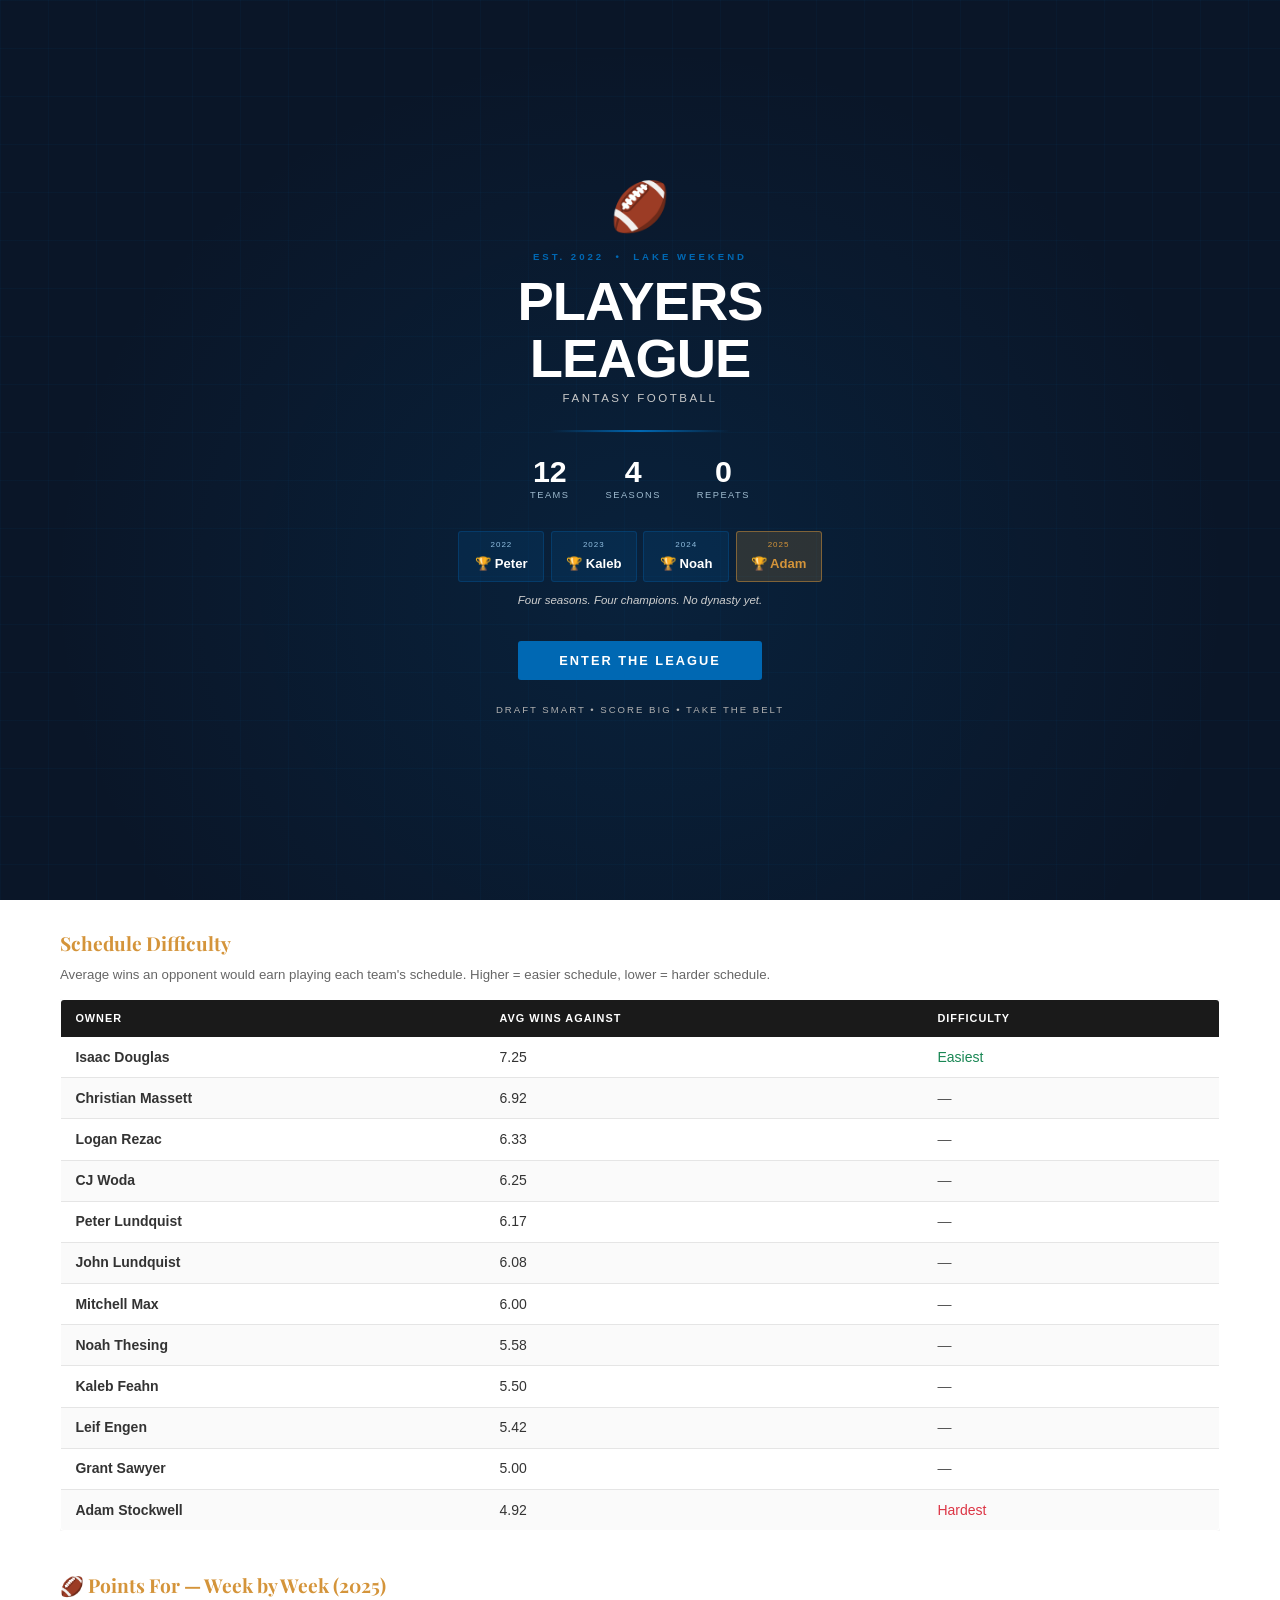
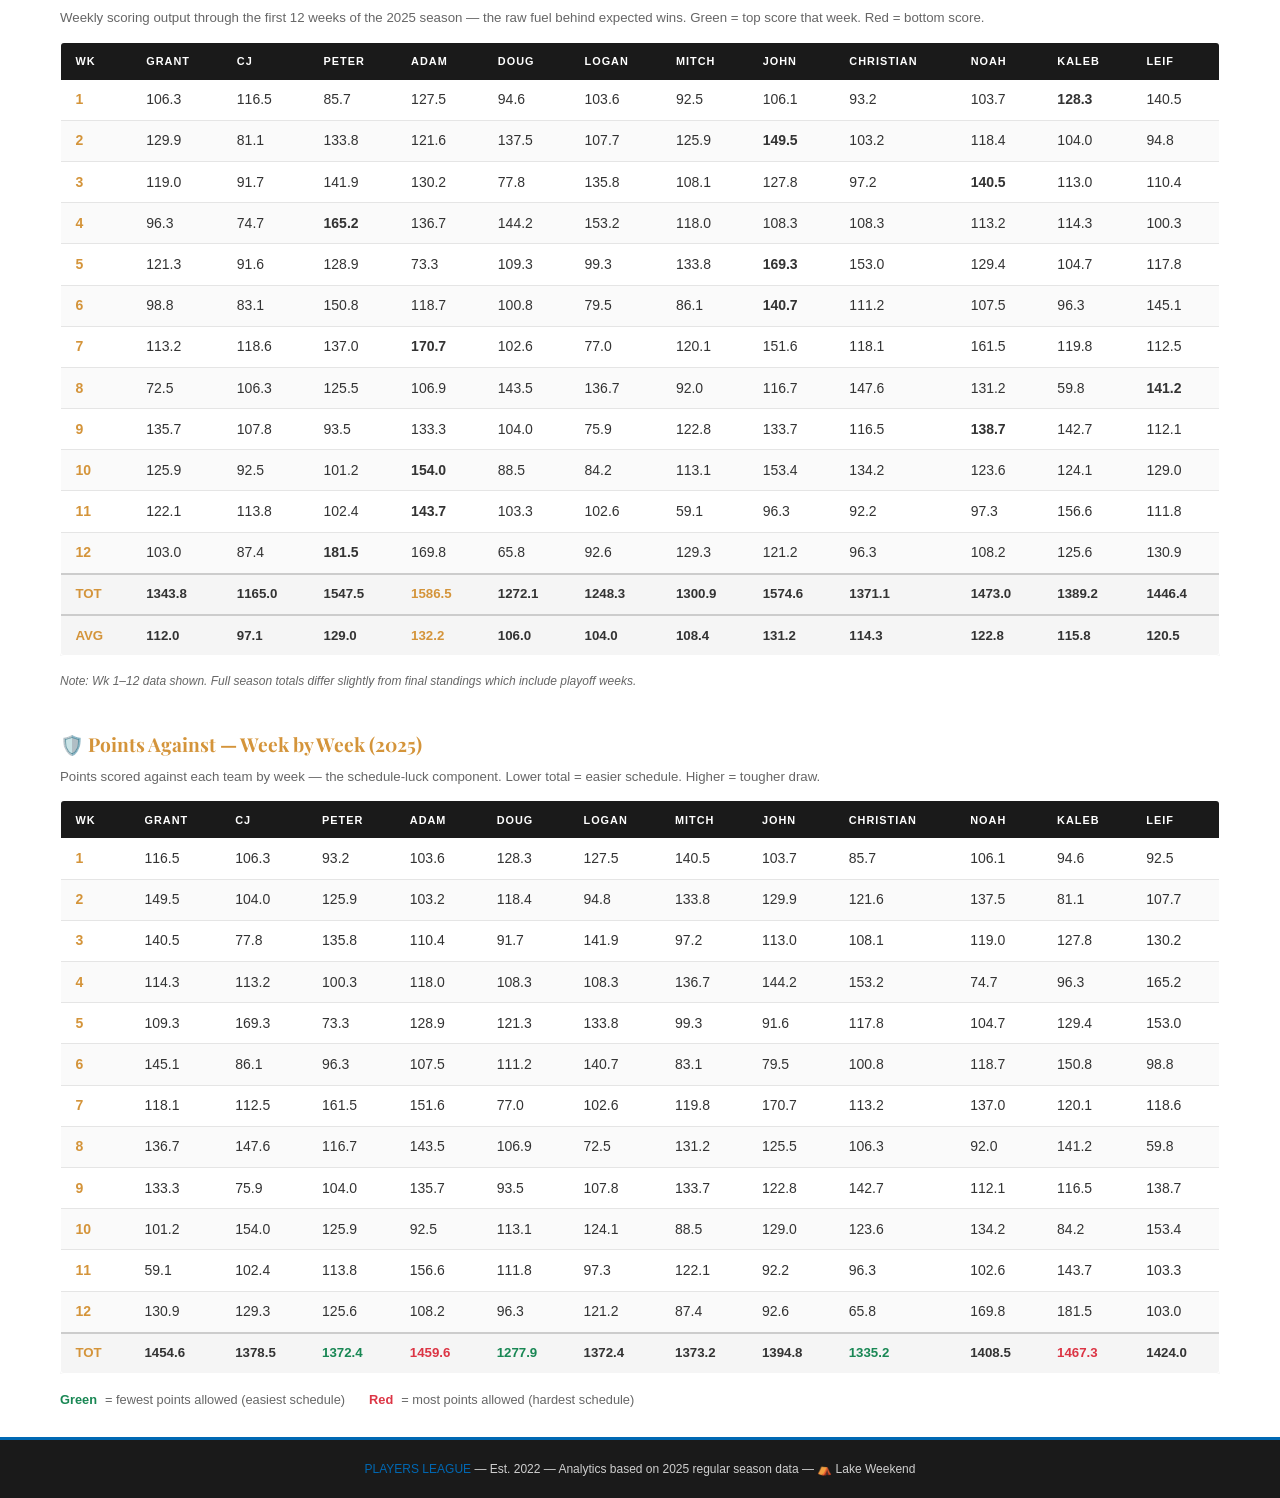
==== commit 93ea9f4c: "Consolidate analytics: merge Points For + Points Against into unified Expected Wins tab (7 tabs -> 5" ====
--- a/analytics.html
+++ b/analytics.html
@@ -14,12 +14,12 @@
   <!-- Navigation -->
   <nav class="nav">
     <div class="nav-inner">
-      <a href="index.html" class="nav-logo">PLAYERS LEAGUE<span class="sub">Fantasy Football · Est. 2022</span></a>
+      <a href="home.html" class="nav-logo">PLAYERS LEAGUE<span class="sub">Fantasy Football · Est. 2022</span></a>
       <div class="nav-toggle"><span></span><span></span><span></span></div>
       <div class="nav-links">
-        <a href="index.html">Home</a>
+        <a href="weekend.html">Weekend</a>
+        <a href="home.html">Home</a>
         <a href="teams.html">Teams</a>
-        <a href="weekend.html">Weekend</a>
         <a href="awards.html">Awards</a>
         <a href="history.html">History</a>
         <a href="analytics.html" class="active">Analytics</a>
@@ -30,15 +30,13 @@
   <!-- Page Header -->
   <section class="page-header">
     <h1><span class="gold">ANALYTICS</span></h1>
-    <p>Points For &bull; Points Against &bull; Expected Wins &bull; Season Summary</p>
+    <p>Expected Wins &bull; Season Summary &bull; All-Time Records &bull; Division War</p>
   </section>
 
   <!-- Tab Switcher -->
   <section class="section" style="padding-bottom:0.5rem;">
     <div class="tab-switcher">
       <button class="tab-btn active" onclick="switchTab('xwins', this)">📊 Expected Wins</button>
-      <button class="tab-btn" onclick="switchTab('pf', this)">🏈 Points For</button>
-      <button class="tab-btn" onclick="switchTab('pa', this)">🛡️ Points Against</button>
       <button class="tab-btn" onclick="switchTab('summary', this)">📈 Season Summary</button>
       <button class="tab-btn" onclick="switchTab('alltime', this)">🏆 All-Time Records</button>
       <button class="tab-btn" onclick="switchTab('recaps', this)">📖 Season Recaps</button>
@@ -52,7 +50,7 @@
   <section id="tab-xwins" class="section analytics-section active">
     <h2 class="section-title">📊 Expected Wins Analysis</h2>
     <div class="gold-line"></div>
-    <p class="section-sub">How many wins would each team have if they played every other team's schedule? Positive discrepancy = lucky. Negative = unlucky. Based on 2025 regular season (Weeks 1–12).</p>
+    <p class="section-sub">The whole luck story in one place: how much you <strong>scored</strong> (Points For) plus what you <strong>faced</strong> (Points Against) drives how many wins you <strong>should</strong> have earned (Expected Wins) — versus what you actually won. Positive discrepancy = lucky. Negative = unlucky. Based on 2025 regular season (Weeks 1–12).</p>
 
     <div style="overflow-x:auto;">
       <table class="data-table">
@@ -172,15 +170,11 @@
         </table>
       </div>
     </div>
-  </section>
-
-  <!-- ============================================================
-       TAB 2 — Points For
-       ============================================================ -->
-  <section id="tab-pf" class="section analytics-section">
-    <h2 class="section-title">🏈 Points For — Week by Week (2025)</h2>
-    <div class="gold-line"></div>
-    <p class="section-sub">Weekly scoring output through the first 12 weeks of the 2025 season. Green = top score that week. Red = bottom score.</p>
+
+    <!-- Points For (folded in) -->
+    <div style="margin-top:2.5rem;">
+    <h3 style="font-family:'Playfair Display',Georgia,serif;color:var(--amber);font-size:1.2rem;margin-bottom:0.5rem;">🏈 Points For — Week by Week (2025)</h3>
+    <p class="section-sub">Weekly scoring output through the first 12 weeks of the 2025 season — the raw fuel behind expected wins. Green = top score that week. Red = bottom score.</p>
     <div style="overflow-x:auto;">
       <table class="data-table" style="font-size:0.82rem;min-width:900px;">
         <thead>
@@ -231,15 +225,12 @@
       </table>
     </div>
     <p style="color:var(--gray-text);font-size:0.75rem;margin-top:1rem;font-style:italic;">Note: Wk 1–12 data shown. Full season totals differ slightly from final standings which include playoff weeks.</p>
-  </section>
-
-  <!-- ============================================================
-       TAB 3 — Points Against
-       ============================================================ -->
-  <section id="tab-pa" class="section analytics-section">
-    <h2 class="section-title">🛡️ Points Against — Week by Week (2025)</h2>
-    <div class="gold-line"></div>
-    <p class="section-sub">Points scored against each team by week. Lower total = easier schedule. Higher = tougher draw.</p>
+    </div>
+
+    <!-- Points Against (folded in) -->
+    <div style="margin-top:2.5rem;">
+    <h3 style="font-family:'Playfair Display',Georgia,serif;color:var(--amber);font-size:1.2rem;margin-bottom:0.5rem;">🛡️ Points Against — Week by Week (2025)</h3>
+    <p class="section-sub">Points scored against each team by week — the schedule-luck component. Lower total = easier schedule. Higher = tougher draw.</p>
     <div style="overflow-x:auto;">
       <table class="data-table" style="font-size:0.82rem;min-width:900px;">
         <thead>
@@ -293,10 +284,11 @@
       <div style="display:flex;align-items:center;gap:0.5rem;font-size:0.8rem;"><span style="color:var(--green);font-weight:700;">Green</span><span style="color:var(--gray-text);">= fewest points allowed (easiest schedule)</span></div>
       <div style="display:flex;align-items:center;gap:0.5rem;font-size:0.8rem;"><span style="color:var(--red);font-weight:700;">Red</span><span style="color:var(--gray-text);">= most points allowed (hardest schedule)</span></div>
     </div>
+    </div>
   </section>
 
   <!-- ============================================================
-       TAB 4 — Season Summary
+       TAB — Season Summary
        ============================================================ -->
   <section id="tab-summary" class="section analytics-section">
     <h2 class="section-title">📈 2025 Season Summary</h2>
@@ -431,7 +423,7 @@
           <span style="background:#d4943a;color:#fff;padding:0.35rem 1rem;border-radius:4px;font-weight:800;font-size:1rem;letter-spacing:1px;">2022</span>
           <span style="font-weight:700;color:#333;font-size:1rem;">🏆 Peter Lundquist — CHAMPION</span>
         </div>
-        <p style="color:#555;line-height:1.75;font-size:0.95rem;">Peter Lundquist's legendary 13-1 season ended exactly how it should have — with a championship. He posted the all-time single-week record (265.9) in the semifinal and cruised to the title. In a 4-team playoff, nobody could touch the inaugural champion.</p>
+        <p style="color:#555;line-height:1.75;font-size:0.95rem;">Peter Lundquist's legendary 13-1 season ended exactly how it should have — with a championship. He posted a league-record 1,936.1 points for the year and rode a dominant two-week playoff run to the title. In a 4-team playoff, nobody could touch the inaugural champion.</p>
       </div>
 
       <!-- 2023 -->
--- a/css/style.css
+++ b/css/style.css
@@ -352,7 +352,7 @@
 .hero h1 .gold { color: var(--blue); }
 
 .hero-motto {
-  color: #666666;
+  color: #d4943a;
   font-size: 0.68rem;
   letter-spacing: 3px;
   text-transform: uppercase;
@@ -642,7 +642,7 @@
   background: #1a1a1a;
   text-align: center;
   padding: 1.25rem;
-  color: #666666;
+  color: #cfcfcf;
   font-size: 0.75rem;
   border-top: 3px solid var(--blue);
 }
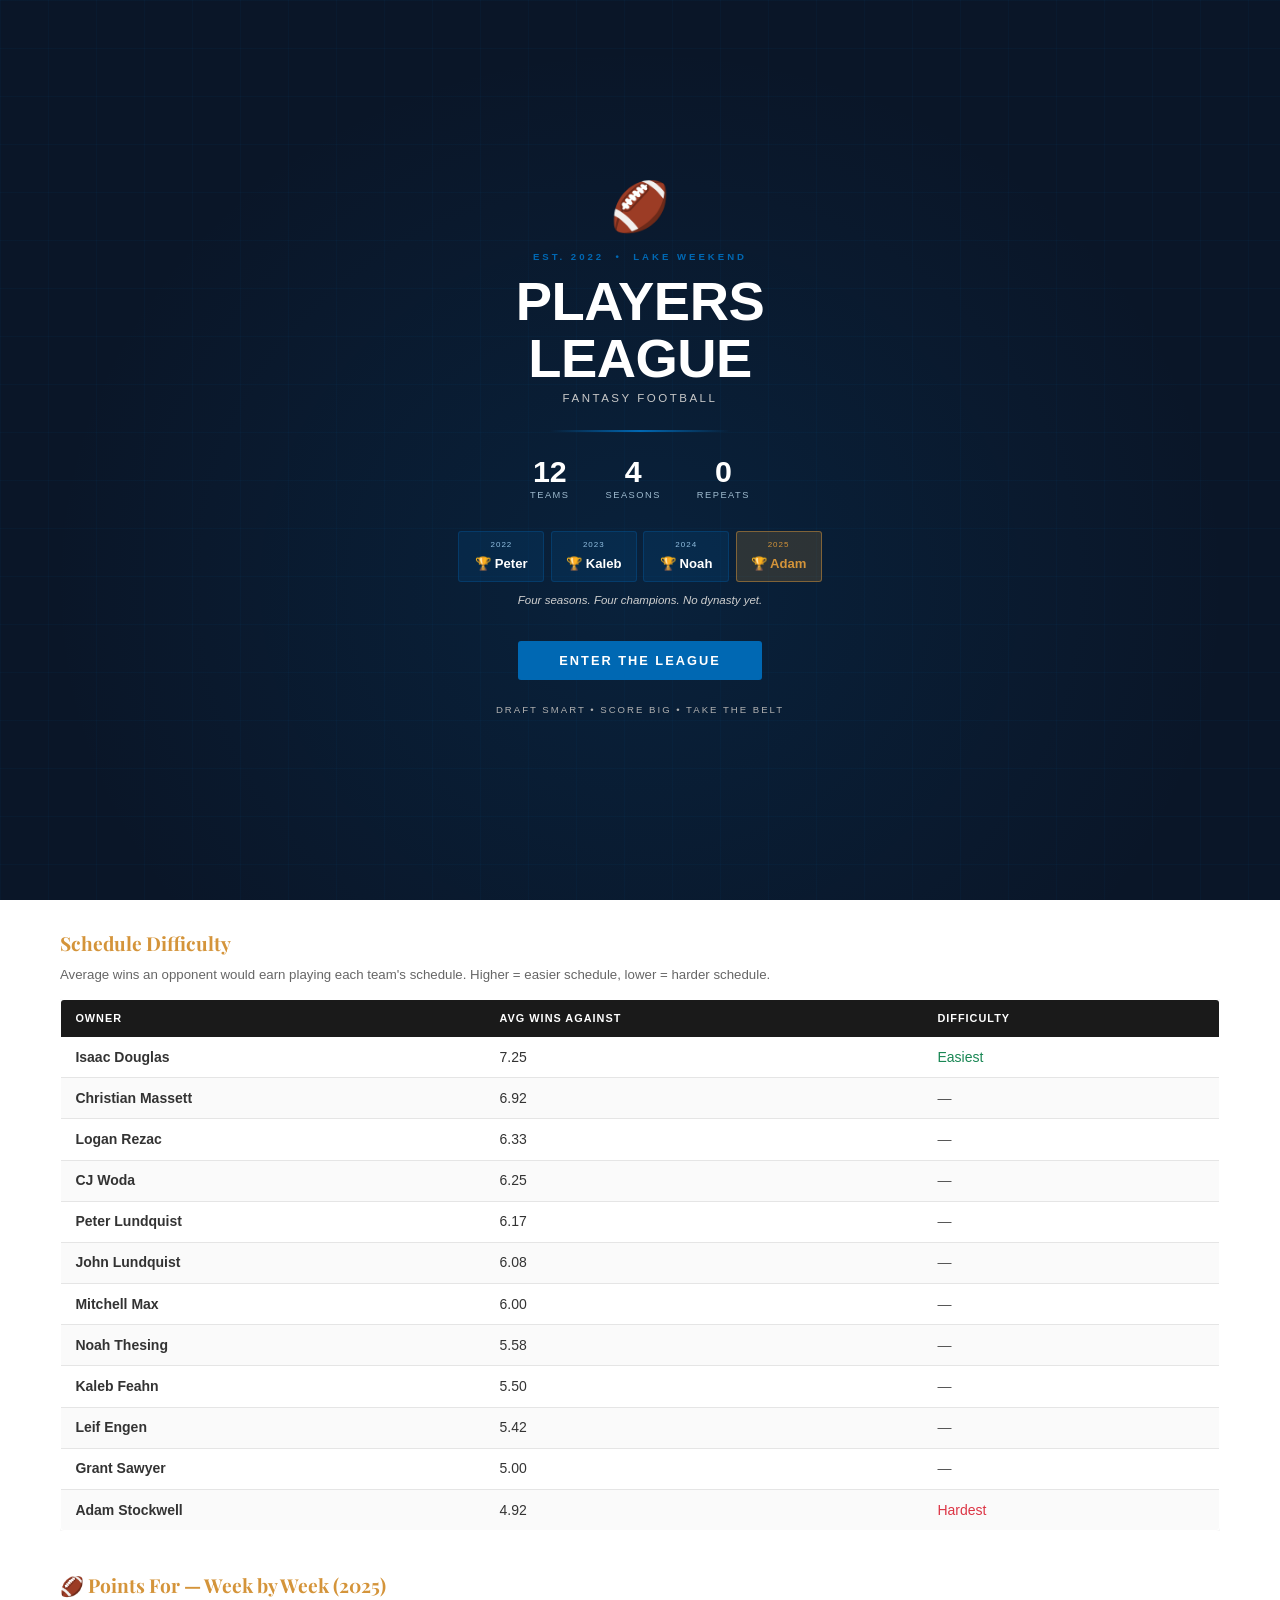
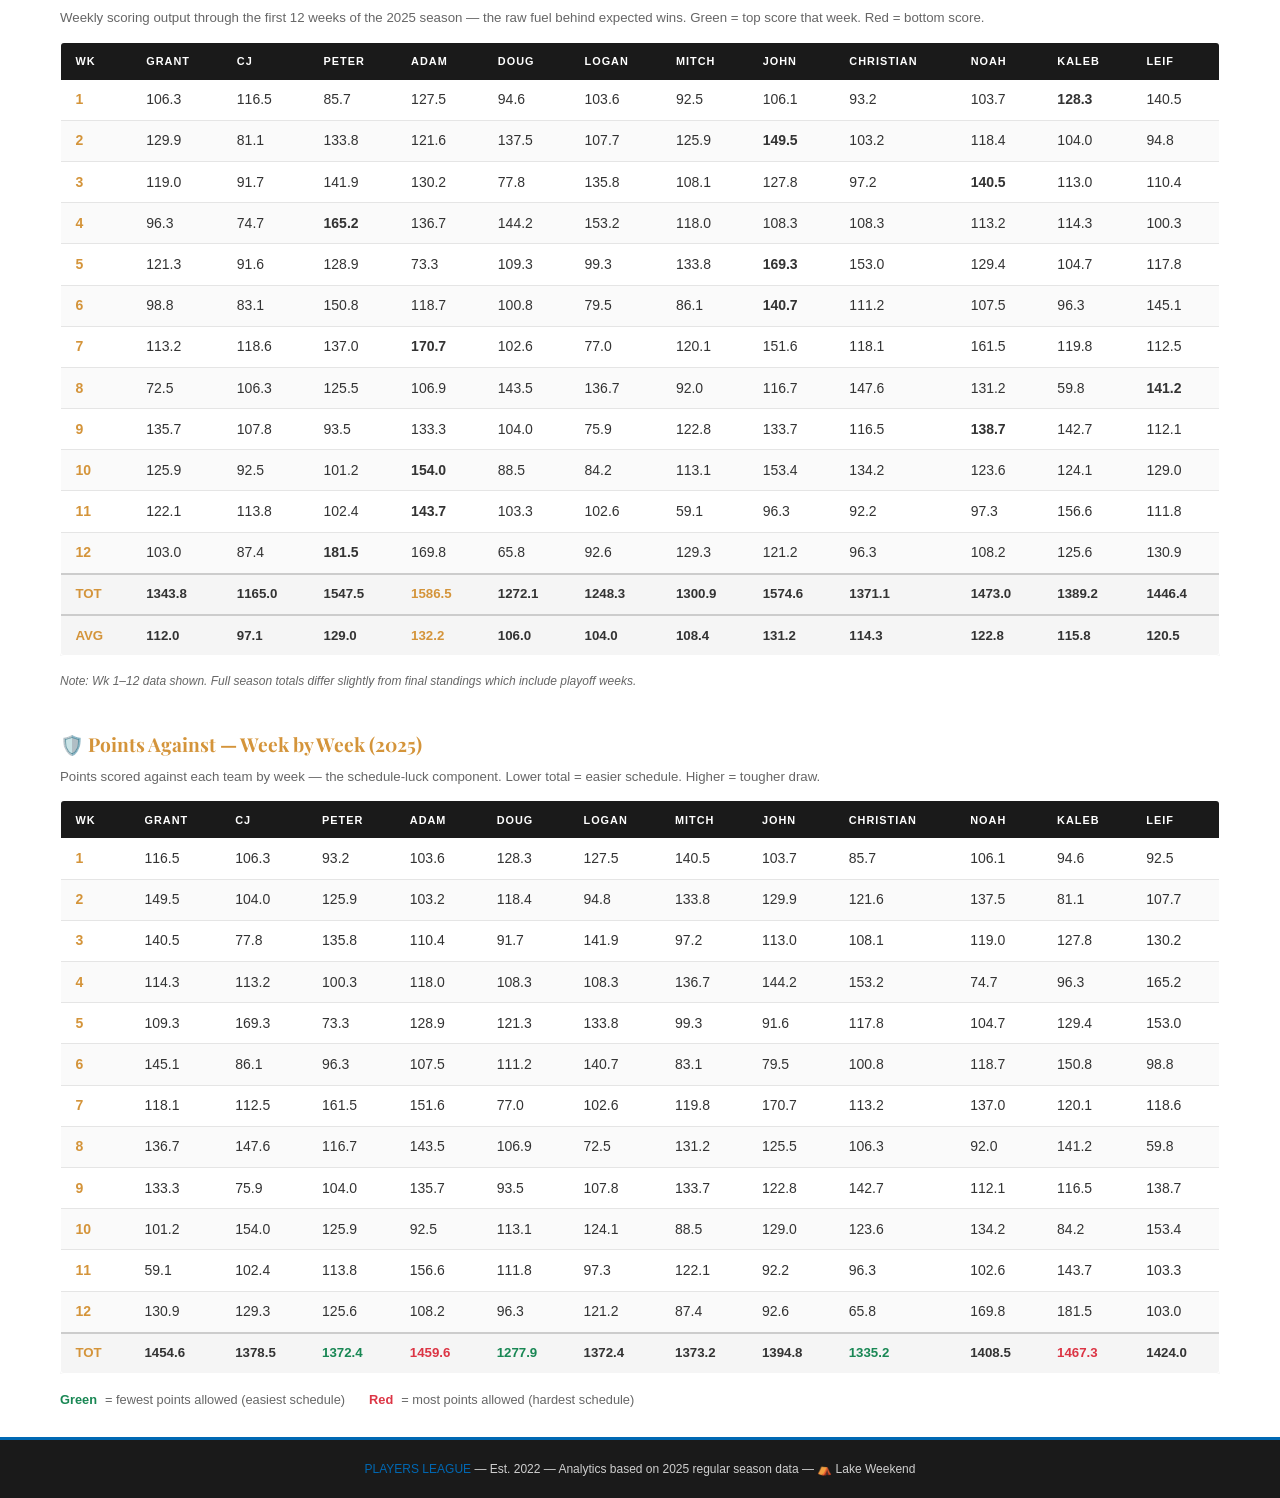
==== commit 522e826d: "Mobile/iPhone polish: phone breakpoint, swipeable sticky-column stat tables, bigger tap targets, gat" ====
--- a/analytics.html
+++ b/analytics.html
@@ -8,6 +8,16 @@
   <link rel="preconnect" href="https://fonts.gstatic.com" crossorigin>
   <link href="https://fonts.googleapis.com/css2?family=Playfair+Display:wght@400;600;700;800&family=Inter:wght@300;400;500;600;700&display=swap" rel="stylesheet">
   <link rel="stylesheet" href="css/style.css">
+  <style>
+    select#season-select {
+      background:#ffffff; color:#333333; border:2px solid #e5e5e5;
+      padding:0.7rem 1.4rem; border-radius:4px;
+      font-family:-apple-system,BlinkMacSystemFont,'Segoe UI',Roboto,sans-serif;
+      font-size:0.95rem; font-weight:700; min-width:220px; cursor:pointer;
+      transition:border-color 0.18s ease;
+    }
+    select#season-select:hover, select#season-select:focus { border-color:#d4943a; outline:none; }
+  </style>
 </head>
 <body>
 
@@ -37,9 +47,8 @@
   <section class="section" style="padding-bottom:0.5rem;">
     <div class="tab-switcher">
       <button class="tab-btn active" onclick="switchTab('xwins', this)">📊 Expected Wins</button>
-      <button class="tab-btn" onclick="switchTab('summary', this)">📈 Season Summary</button>
+      <button class="tab-btn" onclick="switchTab('summary', this)">📈 Season Summaries</button>
       <button class="tab-btn" onclick="switchTab('alltime', this)">🏆 All-Time Records</button>
-      <button class="tab-btn" onclick="switchTab('recaps', this)">📖 Season Recaps</button>
       <button class="tab-btn" onclick="switchTab('divcomp', this)">⚔️ Division War</button>
     </div>
   </section>
@@ -52,8 +61,8 @@
     <div class="gold-line"></div>
     <p class="section-sub">The whole luck story in one place: how much you <strong>scored</strong> (Points For) plus what you <strong>faced</strong> (Points Against) drives how many wins you <strong>should</strong> have earned (Expected Wins) — versus what you actually won. Positive discrepancy = lucky. Negative = unlucky. Based on 2025 regular season (Weeks 1–12).</p>
 
-    <div style="overflow-x:auto;">
-      <table class="data-table">
+    <div class="table-scroll" style="overflow-x:auto;">
+      <table class="data-table sticky-first">
         <thead>
           <tr>
             <th>#</th>
@@ -144,8 +153,8 @@
     <div style="margin-top:2.5rem;">
       <h3 style="font-family:'Playfair Display',Georgia,serif;color:var(--amber);font-size:1.2rem;margin-bottom:0.5rem;">Schedule Difficulty</h3>
       <p class="section-sub">Average wins an opponent would earn playing each team's schedule. Higher = easier schedule, lower = harder schedule.</p>
-      <div style="overflow-x:auto;">
-        <table class="data-table">
+      <div class="table-scroll" style="overflow-x:auto;">
+        <table class="data-table sticky-first">
           <thead>
             <tr>
               <th>Owner</th>
@@ -175,8 +184,8 @@
     <div style="margin-top:2.5rem;">
     <h3 style="font-family:'Playfair Display',Georgia,serif;color:var(--amber);font-size:1.2rem;margin-bottom:0.5rem;">🏈 Points For — Week by Week (2025)</h3>
     <p class="section-sub">Weekly scoring output through the first 12 weeks of the 2025 season — the raw fuel behind expected wins. Green = top score that week. Red = bottom score.</p>
-    <div style="overflow-x:auto;">
-      <table class="data-table" style="font-size:0.82rem;min-width:900px;">
+    <div class="table-scroll" style="overflow-x:auto;">
+      <table class="data-table sticky-first" style="font-size:0.82rem;min-width:900px;">
         <thead>
           <tr>
             <th>Wk</th>
@@ -231,8 +240,8 @@
     <div style="margin-top:2.5rem;">
     <h3 style="font-family:'Playfair Display',Georgia,serif;color:var(--amber);font-size:1.2rem;margin-bottom:0.5rem;">🛡️ Points Against — Week by Week (2025)</h3>
     <p class="section-sub">Points scored against each team by week — the schedule-luck component. Lower total = easier schedule. Higher = tougher draw.</p>
-    <div style="overflow-x:auto;">
-      <table class="data-table" style="font-size:0.82rem;min-width:900px;">
+    <div class="table-scroll" style="overflow-x:auto;">
+      <table class="data-table sticky-first" style="font-size:0.82rem;min-width:900px;">
         <thead>
           <tr>
             <th>Wk</th>
@@ -291,69 +300,20 @@
        TAB — Season Summary
        ============================================================ -->
   <section id="tab-summary" class="section analytics-section">
-    <h2 class="section-title">📈 2025 Season Summary</h2>
+    <h2 class="section-title">📈 Season Summaries</h2>
     <div class="gold-line"></div>
-    <p class="section-sub">The stories the standings don't tell. Based on Weeks 1–12 data.</p>
-
-    <div class="card-grid">
-
-      <div class="summary-card">
-        <h3>👑 Top Scorer</h3>
-        <p><strong style="color:var(--cream);">Adam Stockwell</strong> — 1,586.5 PF through 12 weeks (132.2 avg/week). Led the league in scoring and won the title. Rare.</p>
-      </div>
-
-      <div class="summary-card">
-        <h3>🔥 Best Single Week</h3>
-        <p><strong style="color:var(--cream);">Peter Lundquist</strong> — 181.5 pts in Week 12. An enormous output. Still couldn't crack the top 4 final standing.</p>
-      </div>
-
-      <div class="summary-card">
-        <h3>🍀 Luckiest Team</h3>
-        <p><strong style="color:var(--cream);">CJ Woda</strong> — 5 actual wins on just 3.1 expected. Benefited massively from schedule luck. Positive variance: +1.9.</p>
-      </div>
-
-      <div class="summary-card">
-        <h3>💀 Unluckiest Team</h3>
-        <p><strong style="color:var(--cream);">Grant Sawyer</strong> — Only 4 wins on 5.7 expected. Played the 2nd-hardest schedule. Could have easily been 7-5.</p>
-      </div>
-
-      <div class="summary-card">
-        <h3>📉 Lowest Single Week</h3>
-        <p><strong style="color:var(--cream);">Kaleb Feahn</strong> — 59.8 pts in Week 8. The floor of the season. Painful.</p>
-      </div>
-
-      <div class="summary-card">
-        <h3>🎯 Most Consistent</h3>
-        <p><strong style="color:var(--cream);">CJ Woda</strong> — Lowest scoring variance in the league (14.9 std dev). The most predictable weekly output.</p>
-      </div>
-
-      <div class="summary-card">
-        <h3>💪 Hardest Schedule</h3>
-        <p><strong style="color:var(--cream);">Adam Stockwell</strong> — Faced the toughest slate (4.92 avg wins against). Won anyway. That's what separates champions.</p>
-      </div>
-
-      <div class="summary-card">
-        <h3>😴 Easiest Schedule</h3>
-        <p><strong style="color:var(--cream);">Isaac Douglas</strong> — Opponents averaged 7.25 wins against his schedule. The most favorable draw in the league.</p>
-      </div>
-
-      <div class="summary-card">
-        <h3>🎢 Biggest Swings</h3>
-        <p><strong style="color:var(--cream);">Multiple teams</strong> — Adam's Week 7 high (170.7) vs Week 5 low (73.3) is a 97-point swing. Fantasy in a nutshell.</p>
-      </div>
-
-    </div>
-
-    <!-- Champion Call-Out -->
-    <div style="background:linear-gradient(135deg,var(--navy-mid),var(--navy));border:2px solid var(--amber);border-radius:16px;padding:2rem;text-align:center;margin-top:2.5rem;position:relative;overflow:hidden;">
-      <div style="position:absolute;inset:0;background:radial-gradient(ellipse at center,rgba(232,168,56,0.05) 0%,transparent 70%);pointer-events:none;"></div>
-      <div style="position:relative;z-index:1;">
-        <div style="font-size:0.7rem;color:var(--amber);letter-spacing:3px;text-transform:uppercase;margin-bottom:0.75rem;font-family:'Inter',sans-serif;">The Verdict</div>
-        <h3 style="font-family:'Playfair Display',Georgia,serif;font-size:1.5rem;font-weight:700;color:var(--cream);margin-bottom:0.5rem;">Adam Stockwell Earned It</h3>
-        <p style="color:var(--text-body);max-width:600px;margin:0 auto;">Led the league in scoring, faced the hardest schedule, finished 10-4. While CJ Woda (+1.9 luck) and others rode favorable draws, Adam's title was built on production. No asterisk needed.</p>
-      </div>
-    </div>
-
+    <p class="section-sub">Pick a season to see the recap and the stories behind the standings.</p>
+
+    <div style="text-align:center;margin:1.25rem 0 2rem;">
+      <select id="season-select" onchange="renderSeason(this.value)">
+        <option value="2025">2025 Season</option>
+        <option value="2024">2024 Season</option>
+        <option value="2023">2023 Season</option>
+        <option value="2022">2022 Season</option>
+      </select>
+    </div>
+
+    <div id="season-content"></div>
   </section>
 
   <!-- ============================================================
@@ -365,8 +325,8 @@
 
     <!-- All-Time Standings -->
     <h3 style="font-size:1.1rem;font-weight:700;margin-bottom:0.75rem;">Career Standings</h3>
-    <div style="overflow-x:auto;margin-bottom:2rem;">
-    <table class="data-table">
+    <div class="table-scroll" style="overflow-x:auto;margin-bottom:2rem;">
+    <table class="data-table sticky-first">
       <thead><tr><th>#</th><th>Owner</th><th>W</th><th>L</th><th>Win%</th><th>Career PF</th></tr></thead>
       <tbody id="alltime-standings"></tbody>
     </table>
@@ -374,8 +334,8 @@
 
     <!-- Best Single Week -->
     <h3 style="font-size:1.1rem;font-weight:700;margin-bottom:0.75rem;">🔥 Best Single Week Scores</h3>
-    <div style="overflow-x:auto;margin-bottom:2rem;">
-    <table class="data-table">
+    <div class="table-scroll" style="overflow-x:auto;margin-bottom:2rem;">
+    <table class="data-table sticky-first">
       <thead><tr><th>#</th><th>Owner</th><th>Score</th><th>When</th></tr></thead>
       <tbody id="alltime-bestweek"></tbody>
     </table>
@@ -383,8 +343,8 @@
 
     <!-- Champions -->
     <h3 style="font-size:1.1rem;font-weight:700;margin-bottom:0.75rem;">🏆 Season Champions</h3>
-    <div style="overflow-x:auto;margin-bottom:2rem;">
-    <table class="data-table">
+    <div class="table-scroll" style="overflow-x:auto;margin-bottom:2rem;">
+    <table class="data-table sticky-first">
       <thead><tr><th>Year</th><th>Champion</th></tr></thead>
       <tbody>
         <tr><td style="font-weight:700;">2025</td><td>Adam Stockwell</td></tr>
@@ -398,8 +358,8 @@
     <!-- All-Time Luck Estimate -->
     <h3 style="font-size:1.1rem;font-weight:700;margin-bottom:0.75rem;">🍀 All-Time Luck Rankings</h3>
     <p style="color:var(--text-muted);font-size:0.8rem;margin-bottom:0.75rem;">Teams ranked by PF vs actual wins. If you score a lot but don't win as much, you're unlucky. Positive = lucky, negative = unlucky.</p>
-    <div style="overflow-x:auto;margin-bottom:2rem;">
-    <table class="data-table">
+    <div class="table-scroll" style="overflow-x:auto;margin-bottom:2rem;">
+    <table class="data-table sticky-first">
       <thead><tr><th>#</th><th>Owner</th><th>W</th><th>PF Rank</th><th>Win Rank</th><th>Luck</th></tr></thead>
       <tbody id="alltime-luck"></tbody>
     </table>
@@ -408,56 +368,7 @@
   </section>
 
   <!-- ============================================================
-       TAB 6 — Season Recaps
-       ============================================================ -->
-  <section id="tab-recaps" class="section analytics-section">
-    <h2 class="section-title">📖 Season Recaps</h2>
-    <div class="gold-line"></div>
-    <p class="section-sub">Four seasons. Four champions. Here's how it went down.</p>
-
-    <div style="display:grid;grid-template-columns:1fr;gap:1.5rem;max-width:800px;margin:2rem auto 0;">
-
-      <!-- 2022 -->
-      <div style="background:#fff;border:1px solid #e5e5e5;border-left:5px solid #d4943a;border-radius:8px;padding:1.75rem 2rem;box-shadow:0 2px 8px rgba(0,0,0,0.06);">
-        <div style="display:flex;align-items:center;gap:1rem;margin-bottom:1rem;flex-wrap:wrap;">
-          <span style="background:#d4943a;color:#fff;padding:0.35rem 1rem;border-radius:4px;font-weight:800;font-size:1rem;letter-spacing:1px;">2022</span>
-          <span style="font-weight:700;color:#333;font-size:1rem;">🏆 Peter Lundquist — CHAMPION</span>
-        </div>
-        <p style="color:#555;line-height:1.75;font-size:0.95rem;">Peter Lundquist's legendary 13-1 season ended exactly how it should have — with a championship. He posted a league-record 1,936.1 points for the year and rode a dominant two-week playoff run to the title. In a 4-team playoff, nobody could touch the inaugural champion.</p>
-      </div>
-
-      <!-- 2023 -->
-      <div style="background:#fff;border:1px solid #e5e5e5;border-left:5px solid #d4943a;border-radius:8px;padding:1.75rem 2rem;box-shadow:0 2px 8px rgba(0,0,0,0.06);">
-        <div style="display:flex;align-items:center;gap:1rem;margin-bottom:1rem;flex-wrap:wrap;">
-          <span style="background:#d4943a;color:#fff;padding:0.35rem 1rem;border-radius:4px;font-weight:800;font-size:1rem;letter-spacing:1px;">2023</span>
-          <span style="font-weight:700;color:#333;font-size:1rem;">🏆 Kaleb Feahn — CHAMPION</span>
-        </div>
-        <p style="color:#555;line-height:1.75;font-size:0.95rem;">Kaleb Feahn pulled off the ultimate Cinderella story — entering the playoffs as the 5 seed and winning three straight games to claim the title. Logan Rezac held the #1 seed all season but couldn't convert when it mattered. The first upset champion in league history.</p>
-      </div>
-
-      <!-- 2024 -->
-      <div style="background:#fff;border:1px solid #e5e5e5;border-left:5px solid #d4943a;border-radius:8px;padding:1.75rem 2rem;box-shadow:0 2px 8px rgba(0,0,0,0.06);">
-        <div style="display:flex;align-items:center;gap:1rem;margin-bottom:1rem;flex-wrap:wrap;">
-          <span style="background:#d4943a;color:#fff;padding:0.35rem 1rem;border-radius:4px;font-weight:800;font-size:1rem;letter-spacing:1px;">2024</span>
-          <span style="font-weight:700;color:#333;font-size:1rem;">🏆 Noah Thesing — CHAMPION</span>
-        </div>
-        <p style="color:#555;line-height:1.75;font-size:0.95rem;">Noah Thesing became the second consecutive upset champion, winning from the 7 seed with three dominant playoff performances including a 170.7 semifinal explosion. Logan held the #1 seed for the second straight year and lost in the first round — again. The #1 seed curse was officially born.</p>
-      </div>
-
-      <!-- 2025 -->
-      <div style="background:#fff;border:1px solid #e5e5e5;border-left:5px solid #d4943a;border-radius:8px;padding:1.75rem 2rem;box-shadow:0 2px 8px rgba(0,0,0,0.06);">
-        <div style="display:flex;align-items:center;gap:1rem;margin-bottom:1rem;flex-wrap:wrap;">
-          <span style="background:#d4943a;color:#fff;padding:0.35rem 1rem;border-radius:4px;font-weight:800;font-size:1rem;letter-spacing:1px;">2025</span>
-          <span style="font-weight:700;color:#333;font-size:1rem;">🏆 Adam Stockwell — CHAMPION</span>
-        </div>
-        <p style="color:#555;line-height:1.75;font-size:0.95rem;">Adam Stockwell broke the #1 seed curse, entering as the top seed and finishing the job with a dominant 150.3 championship performance over Mitchell Max. Meanwhile, Logan Rezac hit rock bottom at 4-10, earning the last-place punishment: wearing a dress to golf.</p>
-      </div>
-
-    </div>
-  </section>
-
-  <!-- ============================================================
-       TAB 7 — Division Comparison
+       TAB — Division Comparison
        ============================================================ -->
   <section id="tab-divcomp" class="section analytics-section">
     <style>
@@ -672,6 +583,81 @@
       });
       document.getElementById('alltime-luck').innerHTML = html;
     }
+
+    /* ===================== SEASON SUMMARIES ===================== */
+    var SEASONS = {
+      '2022': {
+        champion: 'Peter Lundquist', runnerUp: 'Isaac Douglas',
+        recap: "Peter Lundquist's inaugural-season dominance ended exactly how it should have \u2014 with a championship. He posted a league-record 1,936.1 points and cruised to a 13-1 regular season, then rode a two-week playoff format to the title. Isaac Douglas (11-3) was the only other team to stay in his rearview. The first champion in league history set a standard that still hasn't been touched.",
+        cards: [
+          ['\ud83c\udfc6','Champion','Peter Lundquist','13-1, league-record 1,936.1 PF. The most dominant season ever recorded.'],
+          ['\ud83e\udd48','Runner-Up','Isaac Douglas','11-3 with "A Slap in the Face." The closest anyone got to Peter all year.'],
+          ['\ud83d\udd25','Top Single Week','Christian Massett','189.3 in Week 7 \u2014 the highest score of the 2022 season.'],
+          ['\ud83d\udcc8','Scoring Leader','Peter Lundquist','1,936.1 PF, still the single-season league record.'],
+          ['\ud83d\udcaa','Best of the Rest','Christian Massett','10-4 with the 3rd-most points. Quietly excellent behind the top two.'],
+          ['\ud83e\udd44','Cellar','Grant Sawyer','3-11, fewest points in the league (1,347.7). Nowhere to go but up.']
+        ]
+      },
+      '2023': {
+        champion: 'Kaleb Feahn', runnerUp: 'Logan Rezac',
+        recap: "The first Cinderella. Kaleb Feahn snuck into the playoffs as the 5 seed and won three straight to steal the title \u2014 a year after finishing dead last at 3-11. Logan Rezac earned the #1 seed at 10-4 but couldn't convert. Grant Sawyer led the entire league in scoring (1,846.0 PF) yet finished 2nd in the standings, a preview of the luck/production gap that defines this league.",
+        cards: [
+          ['\ud83c\udfc6','Champion','Kaleb Feahn','Worst-to-first: 3-11 in 2022 to 2023 champ as the 5 seed. The first upset title.'],
+          ['\ud83e\udd48','#1 Seed (No Ring)','Logan Rezac','10-4 top seed, couldn\u2019t close. The curse begins.'],
+          ['\ud83d\udd25','Top Single Week','Adam Stockwell','205.6 in Week 10 \u2014 the all-time single-week league record.'],
+          ['\ud83d\udcc8','Scoring Leader','Grant Sawyer','1,846.0 PF led the league \u2014 but only good for a 2nd-place 9-5 finish.'],
+          ['\ud83c\udfa2','Biggest Fall','Peter Lundquist','From 13-1 champ to 4-10. The sharpest title-defense collapse in league history.'],
+          ['\ud83d\udcaa','Steady Riser','Adam Stockwell','9-5 and the record week. Building toward something.']
+        ]
+      },
+      '2024': {
+        champion: 'Noah Thesing', runnerUp: 'Logan Rezac',
+        recap: "Lightning struck twice. Noah Thesing became the second straight upset champion, winning it all from the 7 seed \u2014 capped by a 170.7 playoff explosion. Logan Rezac held the #1 seed for the SECOND consecutive year (9-5) and again fell short. The #1 Seed Curse was now officially real. Peter Lundquist bounced back with the league\u2019s top scoring output (1,804.8 PF) and a 2nd-place finish.",
+        cards: [
+          ['\ud83c\udfc6','Champion','Noah Thesing','Won it all from the 7 seed \u2014 back-to-back Cinderella era. A 170.7 playoff eruption sealed it.'],
+          ['\ud83e\udd48','#1 Seed (No Ring)','Logan Rezac','9-5 top seed, out early \u2014 again. Two straight years, two collapses.'],
+          ['\ud83d\udd25','Comeback Scorer','Peter Lundquist','League-high 1,804.8 PF and an 8-6 rebound after the 2023 crash.'],
+          ['\ud83d\udd25','Top Single Week','Noah Thesing','170.7 in the Week-16 semifinal \u2014 the swing that won a title.'],
+          ['\ud83d\udcc8','Scoring Leader','Peter Lundquist','1,804.8 PF, tops in the league.'],
+          ['\ud83e\udd44','Cellar','Leif Engen','3-11, fewest points (1,388.1). A rough one for Joey Lunchbox.']
+        ]
+      },
+      '2025': {
+        champion: 'Adam Stockwell', runnerUp: 'John Lundquist',
+        recap: "The curse broke. Adam Stockwell entered as the #1 seed AND finished the job \u2014 the first top seed to win it all \u2014 with a 150.3 championship performance over Mitchell Max. He led the league in scoring (1,939.3 PF) and faced the hardest schedule, so there\u2019s no asterisk. John Lundquist (10-4, \"R.I.C.O\") pushed him all year. At the bottom, Logan Rezac hit rock bottom at 4-10 and earned the dress-to-golf punishment.",
+        cards: [
+          ['\ud83c\udfc6','Champion','Adam Stockwell','10-4, broke the #1-seed curse. Led the league in scoring (1,939.3 PF) the hard way.'],
+          ['\ud83e\udd48','Runner-Up','John Lundquist','10-4 "R.I.C.O" \u2014 tied the champ\u2019s record, pushed him to the end.'],
+          ['\ud83c\udf40','Luckiest','CJ Woda','5 wins on just 3.1 expected (+1.9). Rode the schedule all year.'],
+          ['\ud83d\udc80','Unluckiest','Grant Sawyer','4 wins on 5.7 expected. 2nd-hardest slate. Deserved better.'],
+          ['\ud83d\udcaa','Hardest Schedule','Adam Stockwell','Faced the toughest slate (4.92 avg wins against) \u2014 and won anyway.'],
+          ['\ud83d\udc57','Last Place','Logan Rezac','4-10, dead last. The dress-to-golf punishment awaits.']
+        ]
+      }
+    };
+
+    function renderSeason(year) {
+      var s = SEASONS[year];
+      if (!s) return;
+      var recapHtml =
+        '<div style="background:#fff;border:1px solid #e5e5e5;border-left:5px solid #d4943a;border-radius:8px;padding:1.5rem 1.75rem;box-shadow:0 2px 8px rgba(0,0,0,0.06);max-width:820px;margin:0 auto 2rem;">' +
+          '<div style="display:flex;align-items:center;gap:1rem;margin-bottom:0.9rem;flex-wrap:wrap;">' +
+            '<span style="background:#d4943a;color:#fff;padding:0.35rem 1rem;border-radius:4px;font-weight:800;font-size:1rem;letter-spacing:1px;">' + year + '</span>' +
+            '<span style="font-weight:700;color:#333;font-size:1rem;">\ud83c\udfc6 ' + s.champion + ' \u2014 CHAMPION</span>' +
+          '</div>' +
+          '<p style="color:#555;line-height:1.75;font-size:0.95rem;">' + s.recap + '</p>' +
+        '</div>';
+      var cardsHtml = '<div class="card-grid">';
+      s.cards.forEach(function(c) {
+        cardsHtml += '<div class="summary-card"><h3>' + c[0] + ' ' + c[1] + '</h3>' +
+          '<p><strong style="color:var(--cream);">' + c[2] + '</strong> \u2014 ' + c[3] + '</p></div>';
+      });
+      cardsHtml += '</div>';
+      document.getElementById('season-content').innerHTML = recapHtml + cardsHtml;
+    }
+
+    // initial render
+    renderSeason('2025');
   </script>
 </body>
 </html>
--- a/css/style.css
+++ b/css/style.css
@@ -447,6 +447,10 @@
 
 .data-table thead { background: #1a1a1a; }
 
+/* Compact standings (home page) */
+.standings-compact th { padding: 0.4rem 0.7rem; font-size: 0.62rem; }
+.standings-compact td { padding: 0.32rem 0.7rem; font-size: 0.78rem; }
+
 .data-table th {
   padding: 0.65rem 0.9rem;
   text-align: left;
@@ -849,3 +853,59 @@
   .timeline { padding-left: 1.75rem; }
   .timeline-dot { left: -1.75rem; }
 }
+
+/* ============================================
+   PHONE POLISH (<=480px) — most guys view on iPhone
+   ============================================ */
+@media (max-width: 480px) {
+  /* Tighter chrome so content gets the width */
+  .section { padding: 1.25rem 0.9rem; }
+  .hero, .page-header { padding: 1.75rem 1rem 1.4rem; }
+  .page-header h1 { font-size: clamp(1.6rem, 8vw, 2.2rem); }
+
+  /* Readable headings/body on small screens */
+  .section-title { font-size: 1.15rem; }
+  .section-sub { font-size: 0.85rem; }
+
+  /* Cards go full width, comfy spacing */
+  .card-grid { grid-template-columns: 1fr; gap: 0.85rem; }
+  .card, .summary-card, .award-card { padding: 1rem 1.1rem; }
+
+  /* Wide stat tables: momentum scroll + swipe affordance */
+  .table-scroll, [style*="overflow-x:auto"] {
+    -webkit-overflow-scrolling: touch;
+    scrollbar-width: thin;
+    position: relative;
+  }
+  /* subtle right-edge fade hinting there's more to swipe */
+  .table-scroll::after {
+    content: "";
+    position: sticky; right: 0; top: 0;
+    float: right;
+    width: 26px; height: 100%;
+    margin-left: -26px;
+    background: linear-gradient(90deg, rgba(255,255,255,0), rgba(255,255,255,0.9));
+    pointer-events: none;
+  }
+  .data-table th, .data-table td {
+    padding: 0.45rem 0.55rem;
+    font-size: 0.72rem;
+    white-space: nowrap;
+  }
+  /* keep the first column (names) pinned while scrolling stats */
+  .data-table.sticky-first th:first-child,
+  .data-table.sticky-first td:first-child {
+    position: sticky; left: 0; z-index: 2;
+    background: #ffffff;
+    box-shadow: 2px 0 4px rgba(0,0,0,0.06);
+  }
+  .data-table.sticky-first thead th:first-child { z-index: 3; }
+
+  /* Bigger tap targets */
+  .nav-links a { height: 48px; font-size: 0.9rem; }
+  .tab-btn { padding: 0.6rem 0.95rem; font-size: 0.72rem; }
+  .btn, button, .enter-btn { min-height: 44px; }
+
+  /* Prevent iOS auto-zoom on any form controls */
+  input, select, textarea { font-size: 16px; }
+}
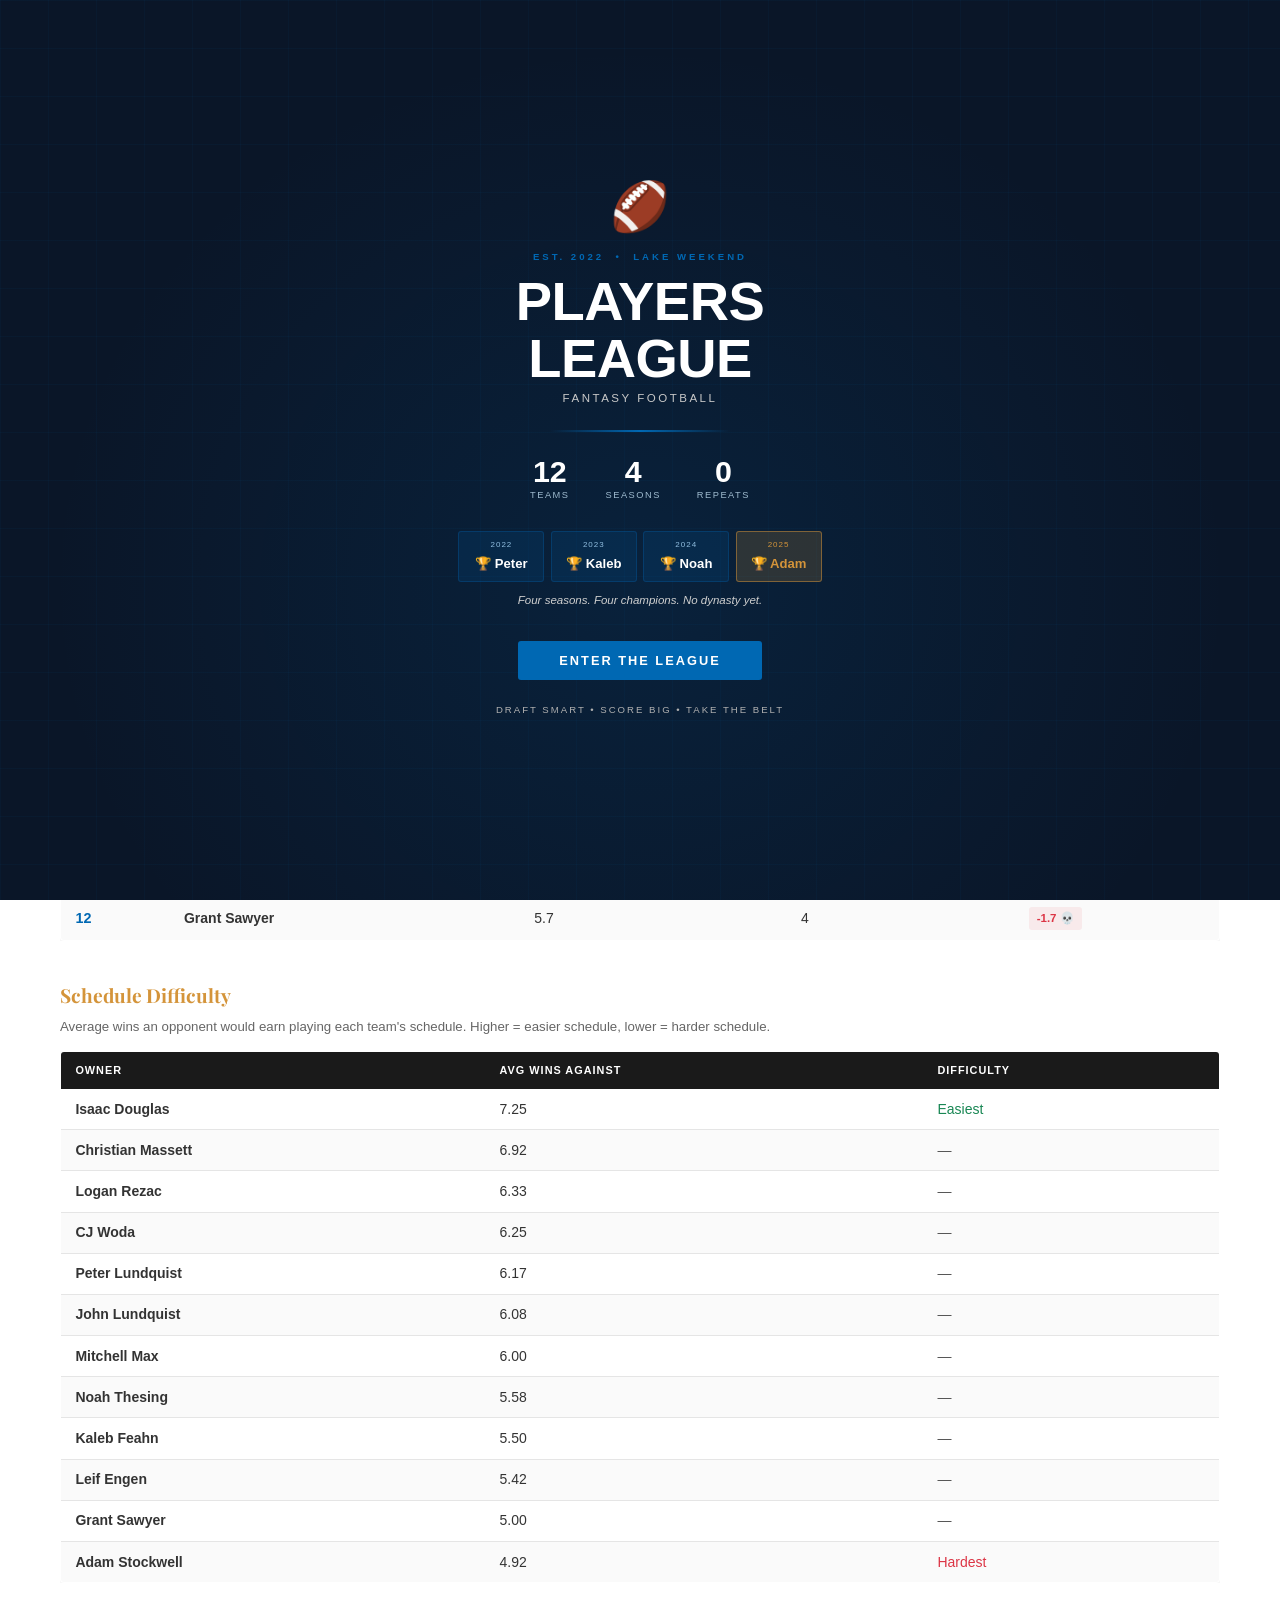
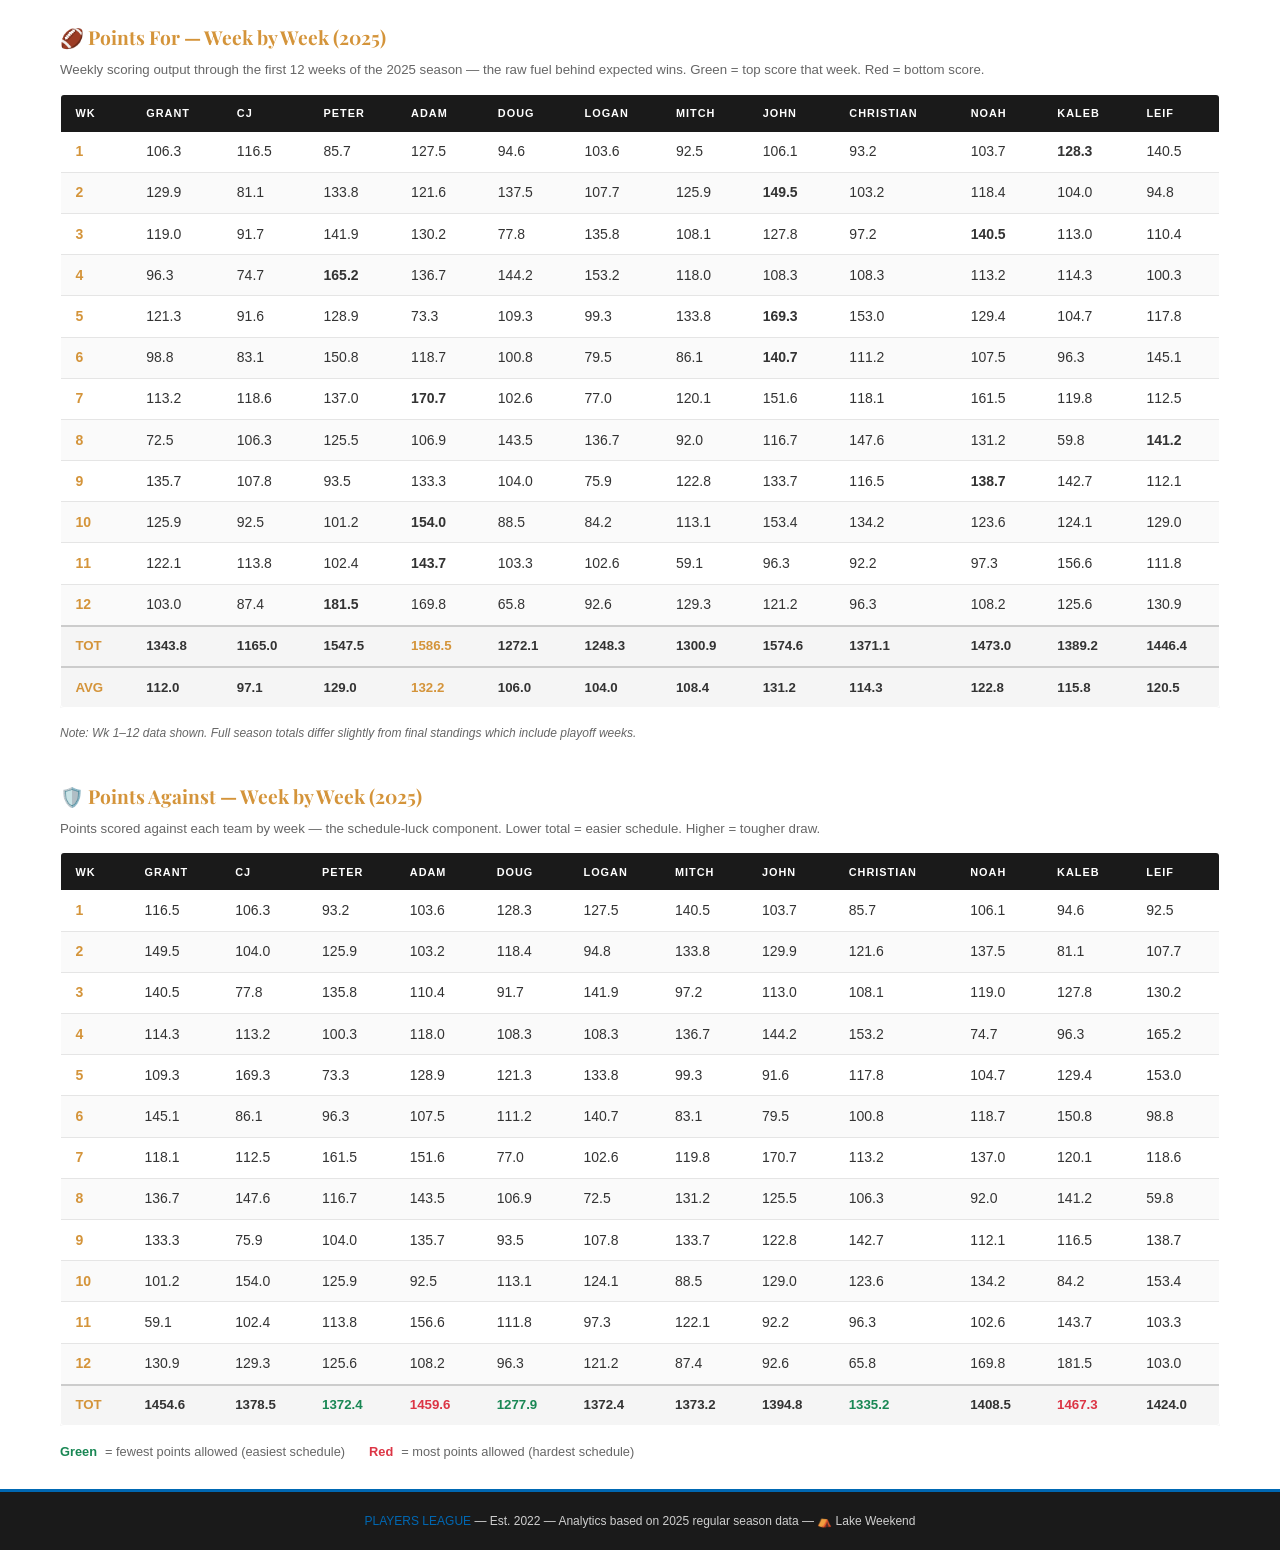
==== commit dedec49e: "Site-wide senior-dev polish: reveal-on-scroll, hover lift, animated underlines, count-up hooks, row " ====
--- a/analytics.html
+++ b/analytics.html
@@ -19,7 +19,7 @@
     select#season-select:hover, select#season-select:focus { border-color:#d4943a; outline:none; }
   </style>
 </head>
-<body>
+<body class="polish">
 
   <!-- Navigation -->
   <nav class="nav">
@@ -659,5 +659,6 @@
     // initial render
     renderSeason('2025');
   </script>
+  <script src="js/polish.js"></script>
 </body>
 </html>
--- a/css/style.css
+++ b/css/style.css
@@ -85,6 +85,7 @@
   color: var(--text);
   line-height: 1.5;
   -webkit-font-smoothing: antialiased;
+  padding-top: 52px; /* clear the fixed nav on every page */
 }
 
 a { text-decoration: none; color: inherit; }
@@ -189,7 +190,6 @@
   overflow: hidden;
   display: flex;
   align-items: center;
-  margin-top: 52px;
 }
 
 .ticker-label {
@@ -909,3 +909,64 @@
   /* Prevent iOS auto-zoom on any form controls */
   input, select, textarea { font-size: 16px; }
 }
+
+/* ============================================================
+   SITE-WIDE POLISH PRIMITIVES  (opt-in via <body class="polish">)
+   Senior-dev pass: reveal-on-scroll, hover lift, animated
+   underlines, count-up, smooth transitions. GPU-friendly,
+   fully gated behind prefers-reduced-motion.
+   ============================================================ */
+
+/* Reveal-on-scroll: elements tagged .reveal fade+rise in */
+.polish .reveal { opacity: 0; transform: translateY(20px); transition: opacity .6s ease, transform .6s ease; }
+.polish .reveal.in { opacity: 1; transform: none; }
+/* stagger helper for grids */
+.polish .reveal.d1 { transition-delay: .06s; }
+.polish .reveal.d2 { transition-delay: .12s; }
+.polish .reveal.d3 { transition-delay: .18s; }
+.polish .reveal.d4 { transition-delay: .24s; }
+
+/* Animated gold underline under section titles */
+.polish .section-title { position: relative; }
+.polish .gold-line { position: relative; overflow: hidden; }
+.polish .gold-line::after {
+  content: ""; position: absolute; inset: 0;
+  background: linear-gradient(90deg, var(--amber), transparent);
+  transform: translateX(-100%); transition: transform .7s ease;
+}
+.polish .gold-line.in::after { transform: translateX(0); }
+
+/* Card hover lift — applies to the common card shells + inline "card-ish" divs */
+.polish .card,
+.polish .summary-card,
+.polish .award-card,
+.polish .data-table {
+  transition: transform .18s ease, box-shadow .18s ease, border-color .18s ease;
+}
+.polish .card:hover,
+.polish .summary-card:hover,
+.polish .award-card:hover {
+  transform: translateY(-4px);
+  box-shadow: var(--shadow-lg);
+}
+
+/* Champion / stat cards (inline-styled divs) get a lift via a shared hook class */
+.polish .lift { transition: transform .18s ease, box-shadow .18s ease; }
+.polish .lift:hover { transform: translateY(-4px); box-shadow: 0 10px 26px rgba(0,0,0,0.16); }
+
+/* Table row hover for readability on desktop */
+.polish .data-table tbody tr { transition: background .15s ease; }
+.polish .data-table tbody tr:hover { background: rgba(0,104,179,0.06); }
+
+/* Count-up numbers start hidden until animated (only if JS runs) */
+.polish .countup[data-target] { font-variant-numeric: tabular-nums; }
+
+/* Smooth anchor scrolling site-wide */
+html { scroll-behavior: smooth; }
+
+@media (prefers-reduced-motion: reduce) {
+  html { scroll-behavior: auto; }
+  .polish .reveal { opacity: 1 !important; transform: none !important; transition: none !important; }
+  .polish .gold-line::after { transform: translateX(0) !important; transition: none !important; }
+  .polish .card, .polish .summary-card, .polish .award-card, .polish .lift, .polish .data-table tbody tr { transition: none !important; }
+}
